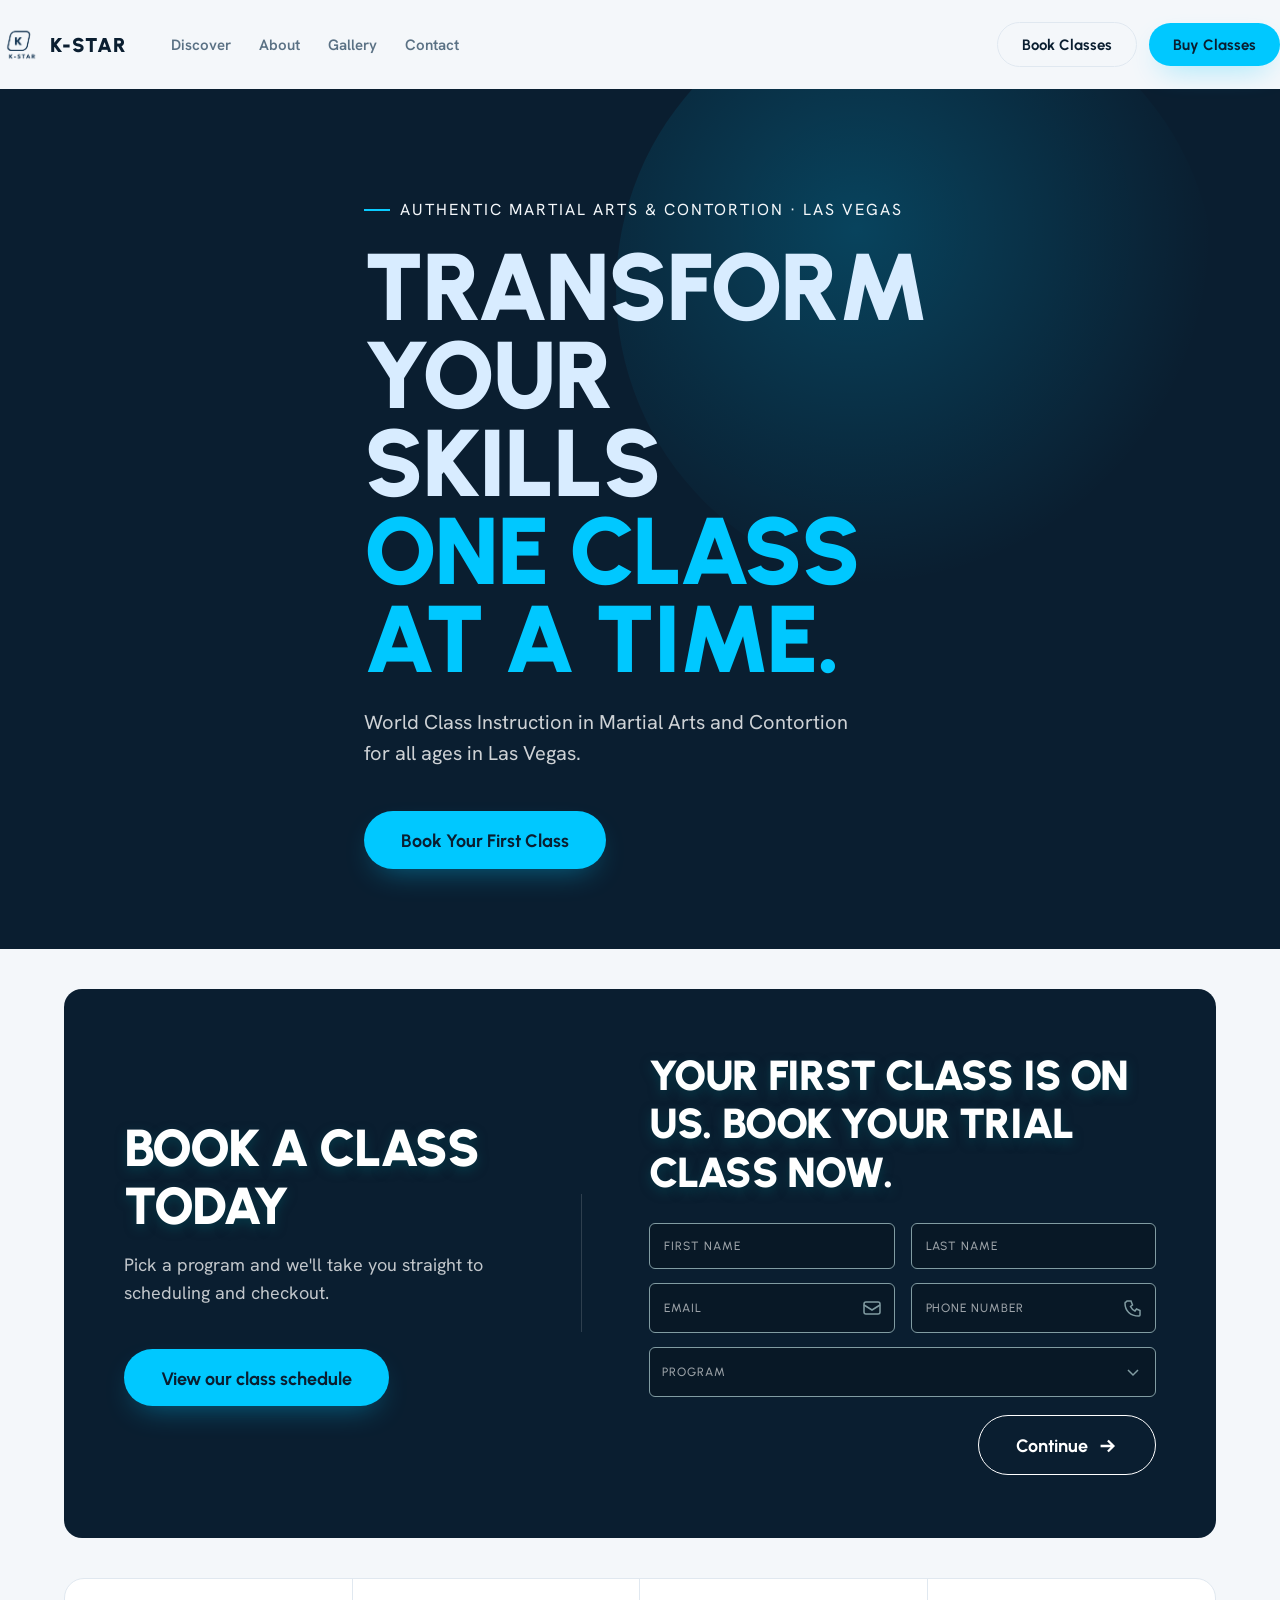
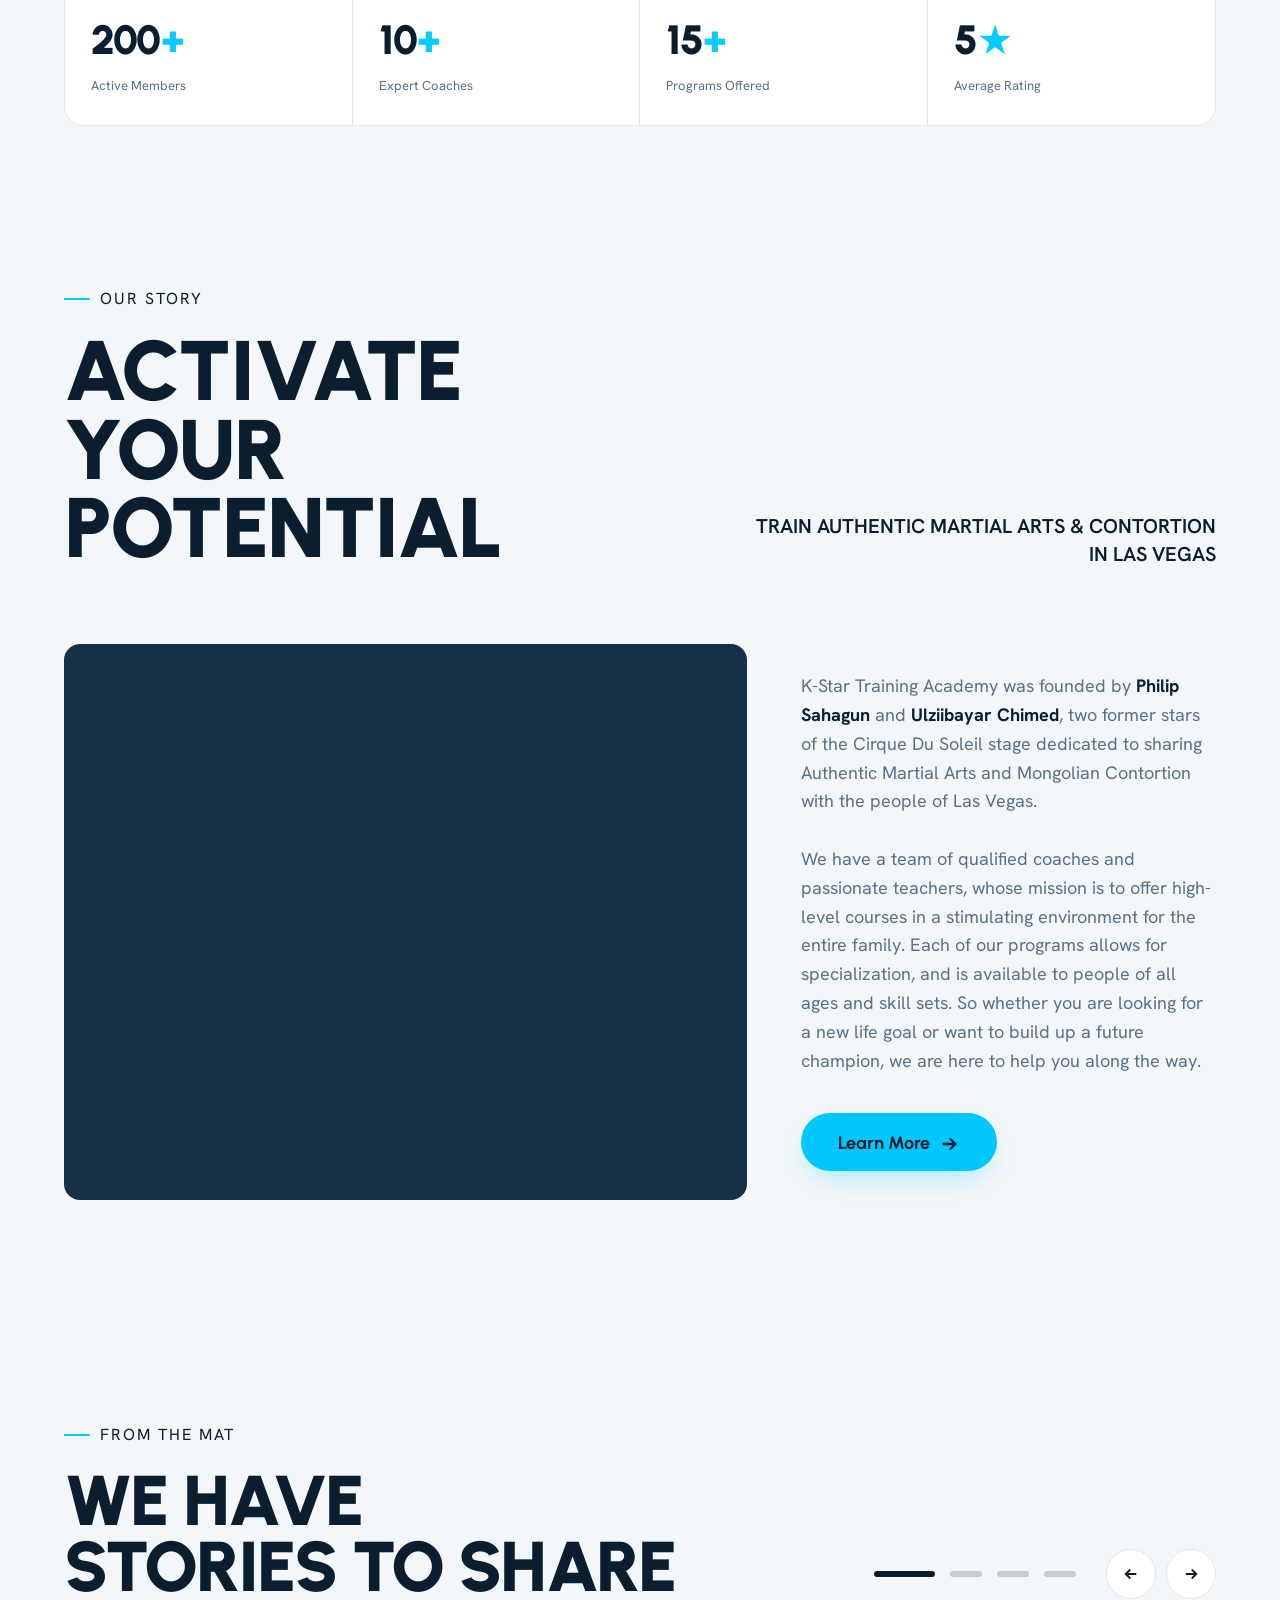
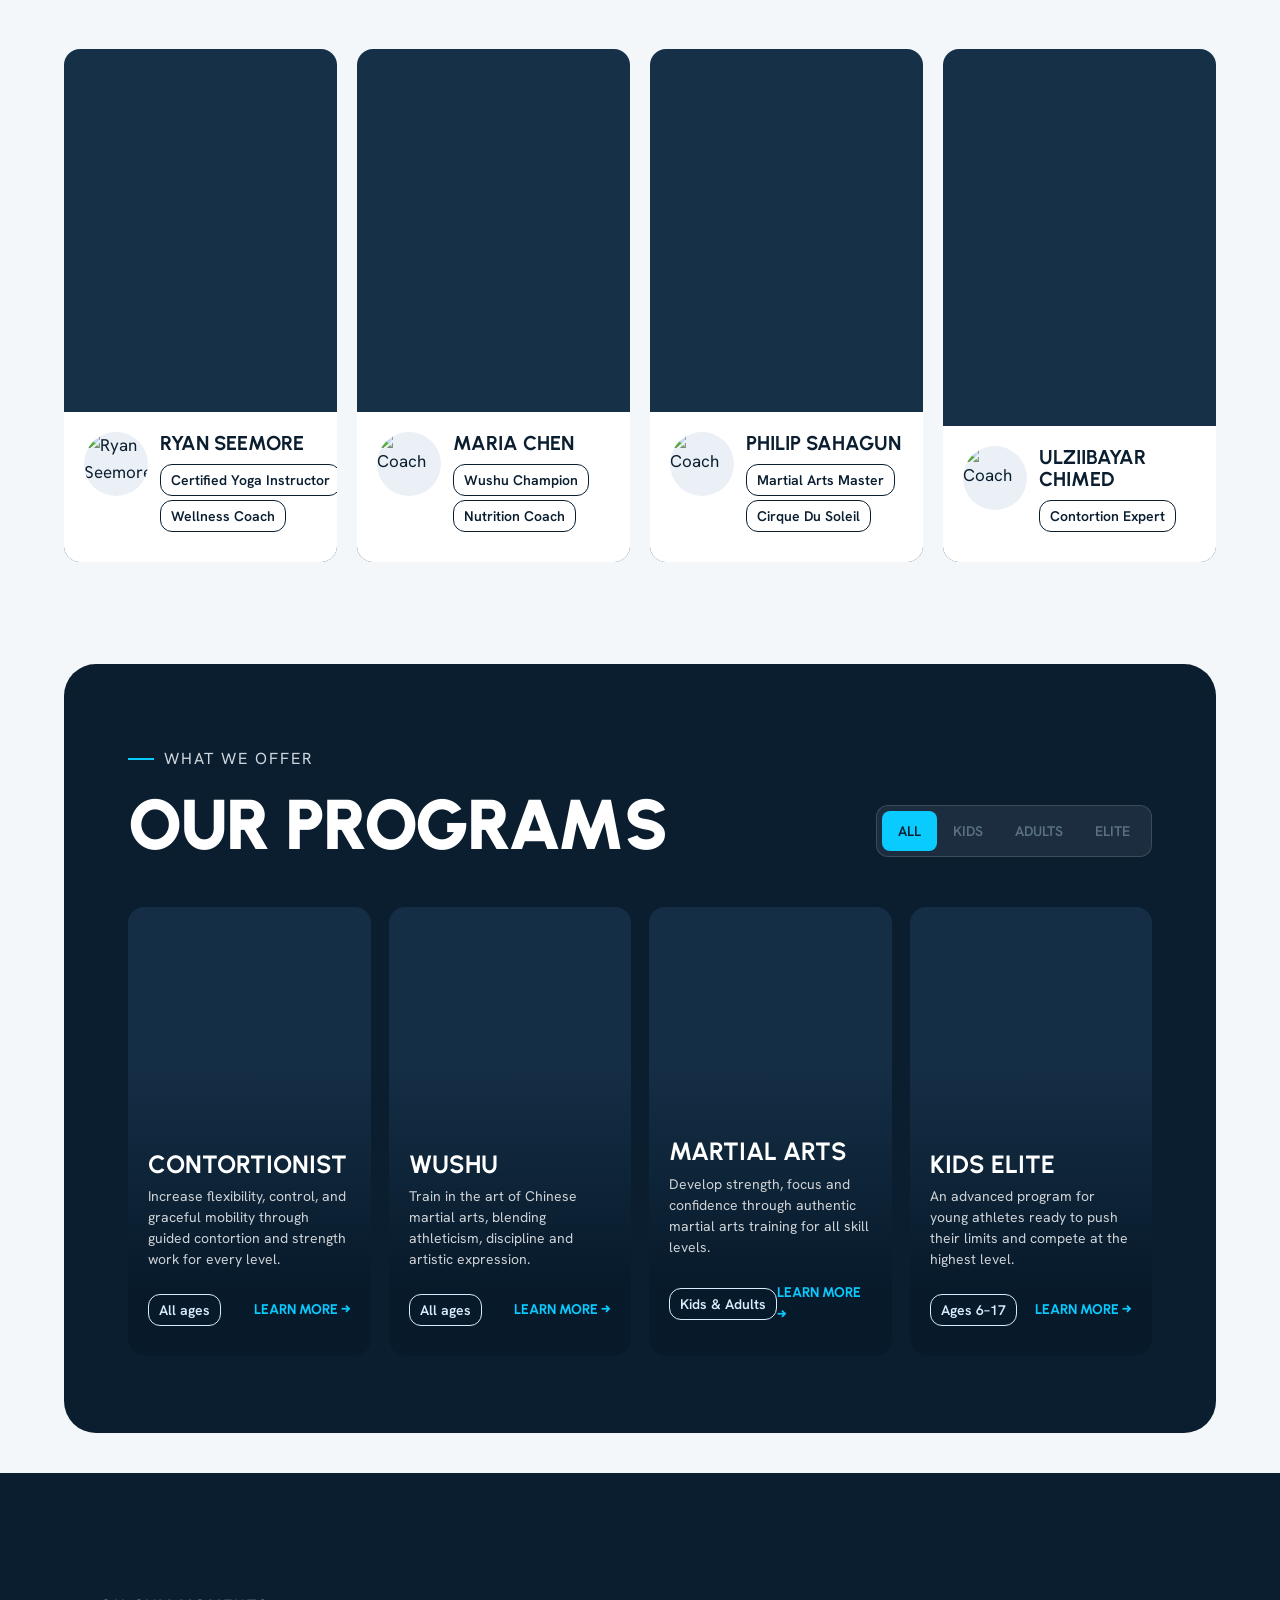
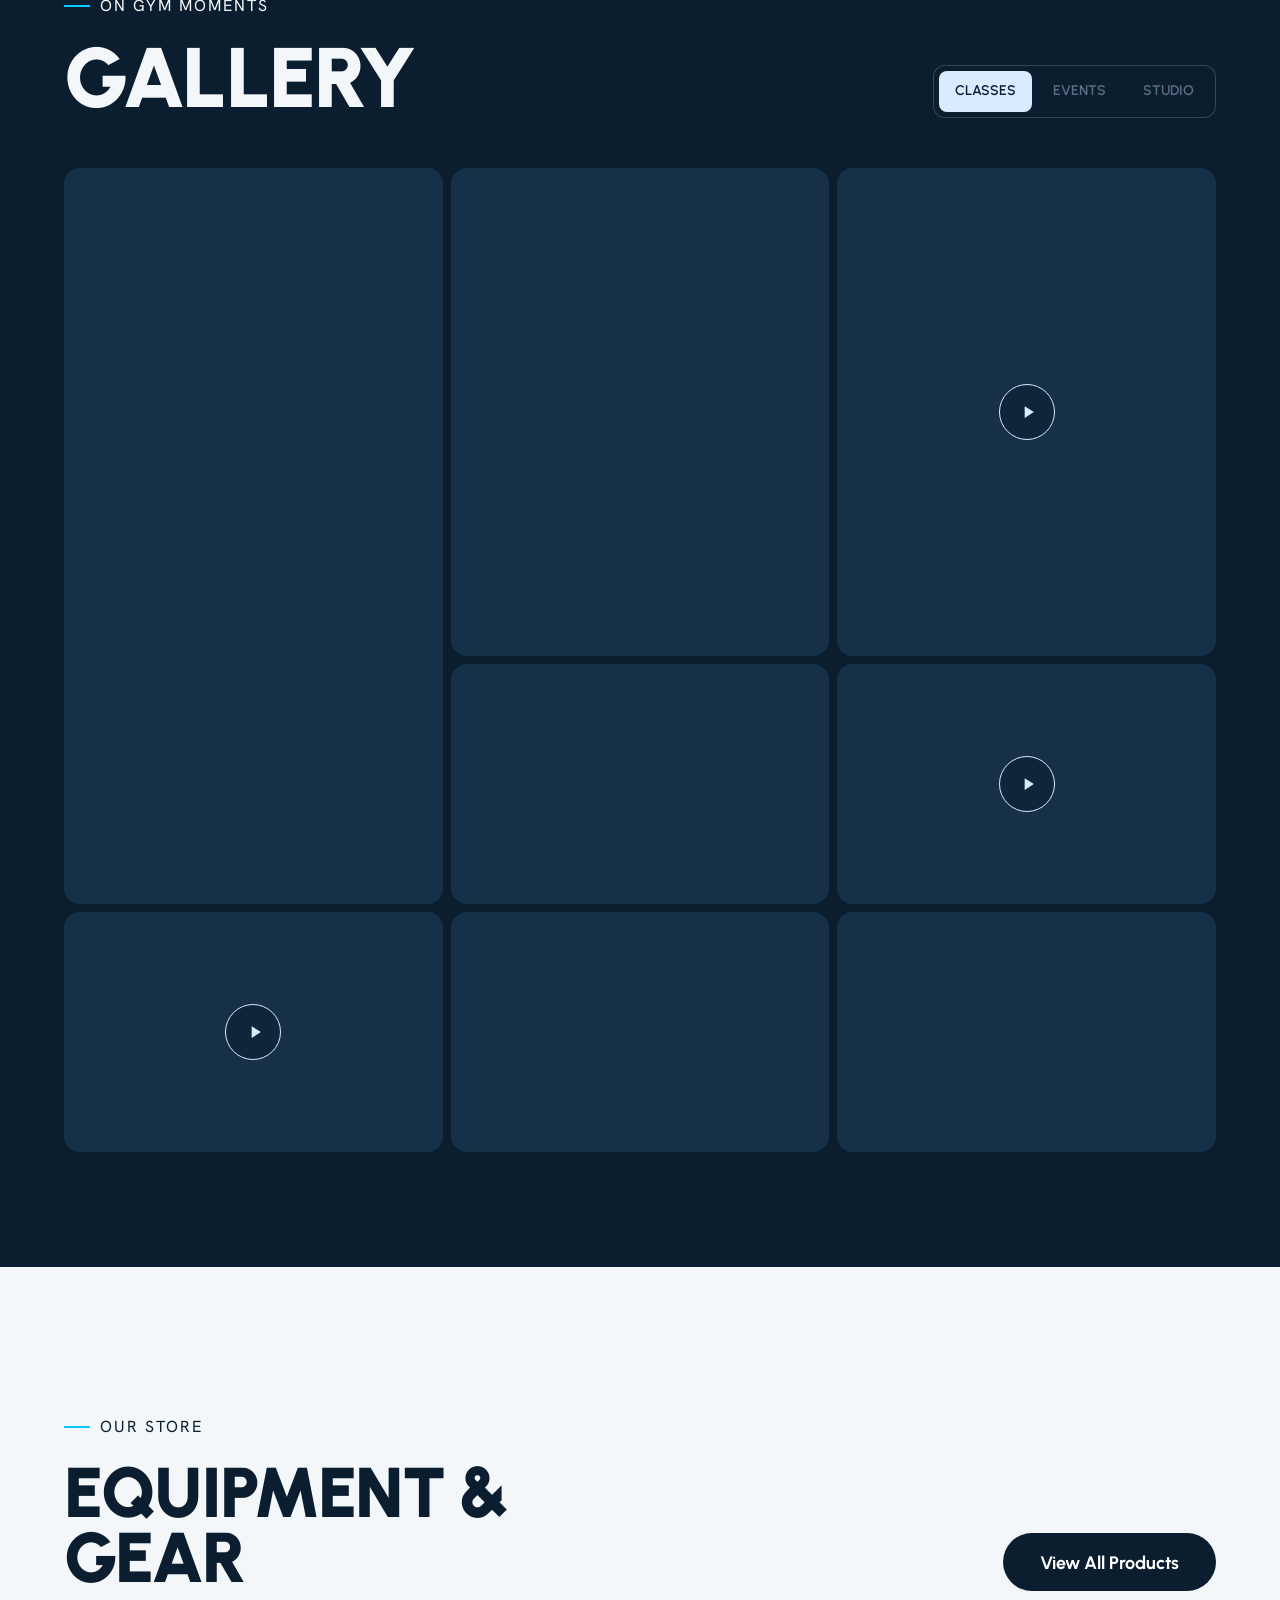
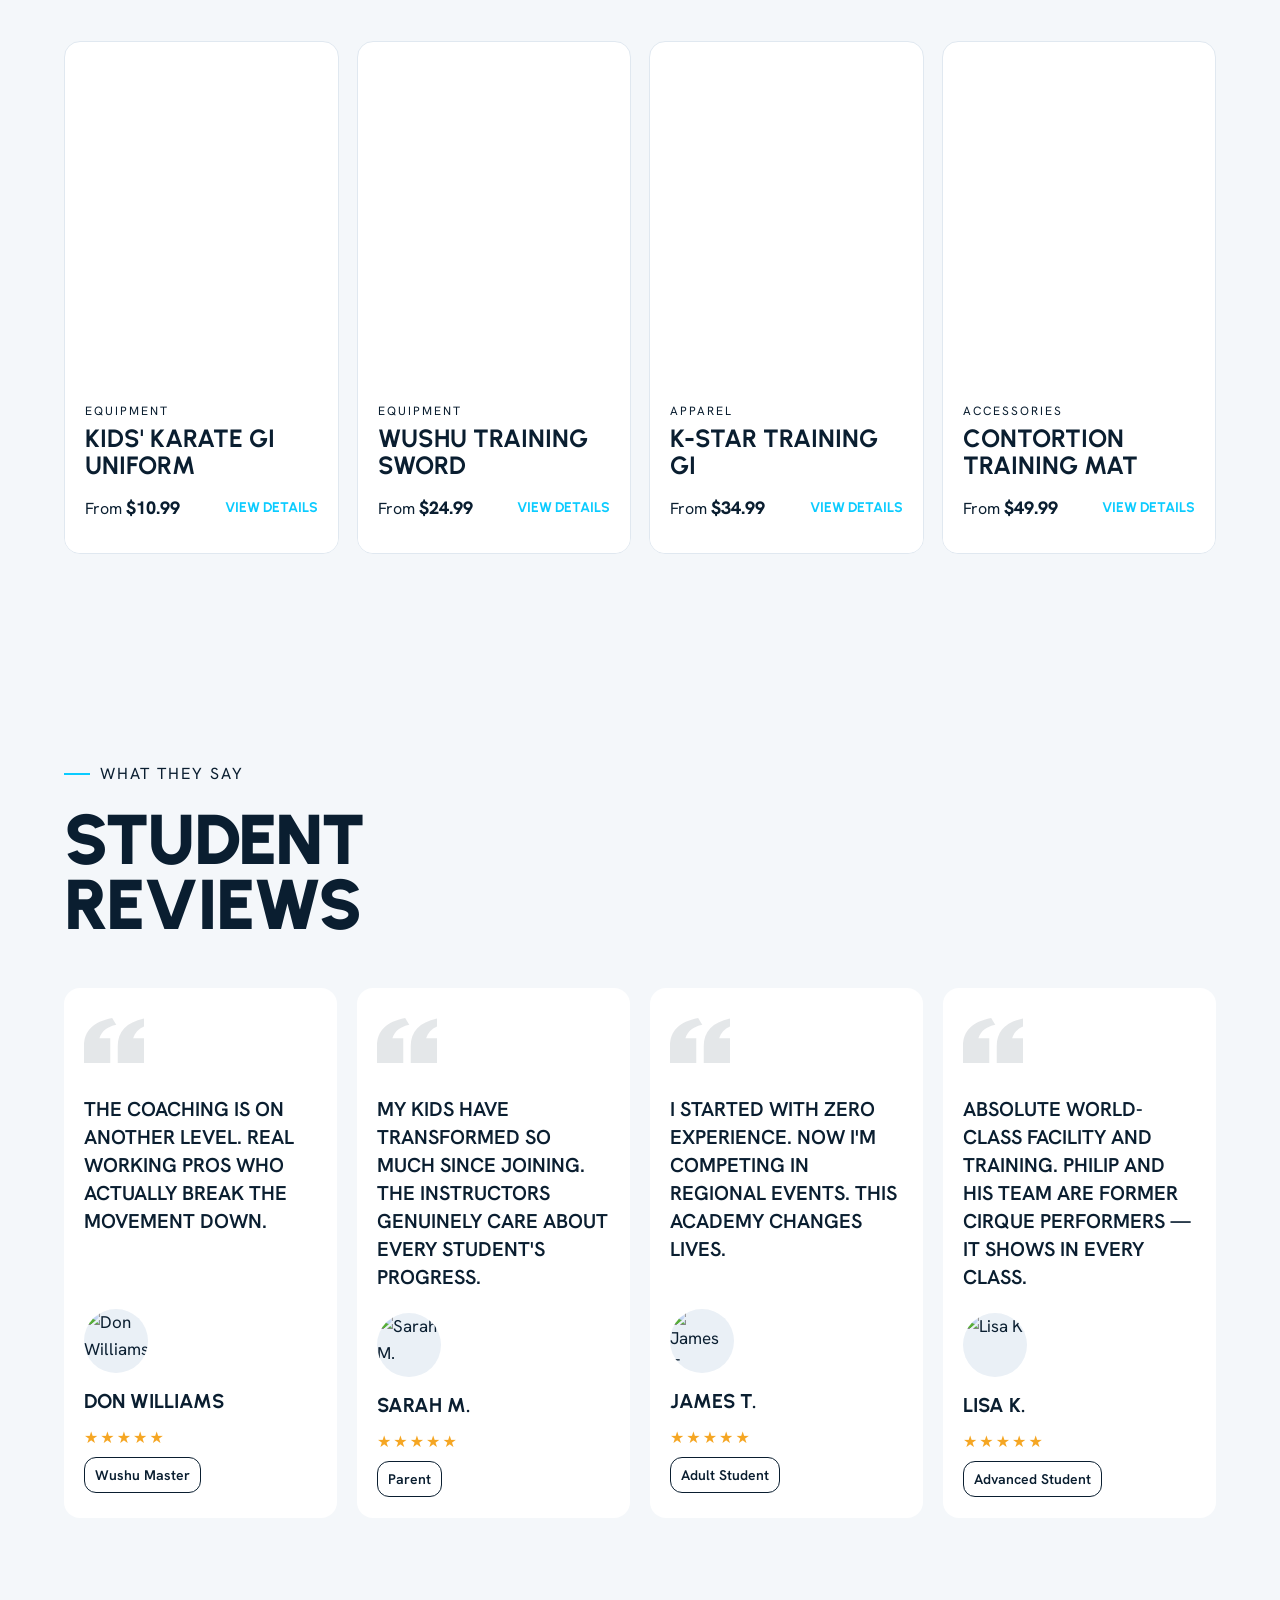
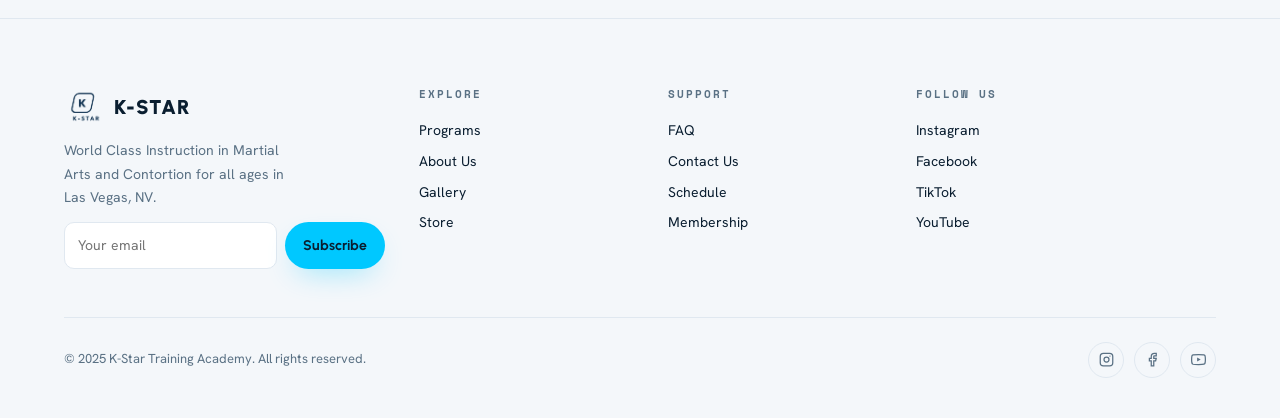
==== kstar/02-redesign.html @ fdf00370 "Add K-Star landing redesign (Figma v2) Implements the full Landing v2 Figma design (node 209-1328) a" ====
<!DOCTYPE html>
<html lang="en">
<head>
<meta charset="UTF-8">
<meta name="viewport" content="width=device-width, initial-scale=1.0">
<title>K-Star Training Academy</title>
<link rel="preconnect" href="https://fonts.googleapis.com">
<link rel="preconnect" href="https://fonts.gstatic.com" crossorigin>
<link href="https://fonts.googleapis.com/css2?family=Urbanist:wght@400;500;600;700;800;900&family=Hanken+Grotesk:wght@400;500;600;700&family=Space+Mono:wght@400;700&display=swap" rel="stylesheet">
<link rel="stylesheet" href="assets/tokens.css">
<style>
/* ─── DESIGN TOKENS ─── */
:root {
  --primary:    #0a1e30;
  --primary-mid:#163048;
  --primary-light:#d8ecff;
  --secondary:  #0acbff;
  --secondary-alt:#00c8ff;
  --bg:         #f4f7fa;
  --bg2:        #eaf0f6;
  --ink:        #0a1e30;
  --muted:      #5a7184;
  --white:      #ffffff;
  --line:       #e0e8f0;
  --card:       #ffffff;

  --font-head: 'Urbanist', system-ui, sans-serif;
  --font-body: 'Hanken Grotesk', system-ui, sans-serif;
  --font-mono: 'Space Mono', monospace;
  --pad: clamp(20px, 5vw, 72px);
  --wrap: 1360px;
}

*,*::before,*::after { box-sizing: border-box; }
html { -webkit-font-smoothing: antialiased; }
body { margin: 0; background: var(--bg); color: var(--ink); font-family: var(--font-body); font-size: 17px; line-height: 1.6; }
img { display: block; max-width: 100%; }
a { color: inherit; text-decoration: none; }
button { font: inherit; color: inherit; cursor: pointer; border: none; background: none; }
p { margin: 0; }
ul { margin: 0; padding: 0; list-style: none; }

.wrap { max-width: var(--wrap); margin: 0 auto; padding-inline: var(--pad); }

/* ─── EYEBROW ─── */
.eyebrow {
  display: inline-flex; align-items: center; gap: 10px;
  font-family: var(--font-body); font-size: 16px; font-weight: 400;
  letter-spacing: 2px; text-transform: uppercase; color: var(--ink);
}
.eyebrow::before { content: ""; width: 26px; height: 2px; background: var(--secondary); flex-shrink: 0; }
.eyebrow--light { color: #f4f7fa; }
.eyebrow--light::before { background: var(--secondary); }

/* ─── HEADINGS ─── */
h1,h2,h3,h4 { margin: 0; font-family: var(--font-head); font-weight: 900; line-height: 0.93; letter-spacing: -0.02em; text-transform: uppercase; }

/* ─── BUTTONS ─── */
.btn {
  display: inline-flex; align-items: center; justify-content: center; gap: 8px;
  font-family: var(--font-head); font-weight: 700; font-size: 18px;
  padding: 16px 37px 13px; border-radius: 100px; cursor: pointer;
  transition: transform .25s, box-shadow .25s, opacity .2s;
  white-space: nowrap; border: none;
}
.btn:hover { transform: translateY(-2px); }
.btn--cyan { background: var(--secondary-alt); color: var(--primary); box-shadow: 0 12px 30px -12px rgba(0,200,255,.45); }
.btn--cyan:hover { box-shadow: 0 18px 40px -12px rgba(0,200,255,.6); }
.btn--outline { background: transparent; color: #fff; border: 1.5px solid #fff; }
.btn--outline:hover { background: rgba(255,255,255,.08); }
.btn--dark { background: var(--primary); color: #fff; }

/* ─────────────────────────────────────────
   NAV / HEADER
───────────────────────────────────────── */
[data-header] {
  position: sticky; top: 0; z-index: 100;
  transition: background .3s, box-shadow .3s;
}
[data-header].is-stuck {
  background: rgba(244,247,250,.92);
  backdrop-filter: blur(14px);
  box-shadow: 0 1px 0 var(--line);
}
.nav {
  display: flex; align-items: center; gap: 28px;
  padding: 22px 0; transition: padding .3s;
}
[data-header].is-stuck .nav { padding: 12px 0; }

.brand { display: flex; align-items: center; gap: 11px; font-family: var(--font-head); font-weight: 900; font-size: 20px; letter-spacing: .04em; }
.brand img { height: 36px; width: auto; }

.nav__links { display: flex; gap: 28px; margin-left: 16px; }
.nav__links a { font-weight: 600; font-size: 15px; color: var(--muted); position: relative; padding: 4px 0; transition: color .2s; }
.nav__links a:hover { color: var(--ink); }
.nav__links a::after { content: ""; position: absolute; left: 0; bottom: -2px; height: 2px; width: 0; background: var(--secondary); transition: .25s; }
.nav__links a:hover::after { width: 100%; }

.nav__cta { margin-left: auto; display: flex; gap: 12px; align-items: center; }
.nav__cta .btn { font-size: 15px; padding: 10px 24px 9px; }
.nav__cta .btn--ghost { background: transparent; border: 1.5px solid var(--line); color: var(--ink); font-family: var(--font-head); font-weight: 700; border-radius: 100px; }
.nav__cta .btn--ghost:hover { border-color: var(--secondary); }

/* ─────────────────────────────────────────
   HERO
───────────────────────────────────────── */
.hero {
  background: var(--primary);
  position: relative;
  overflow: hidden;
  min-height: 860px;
  display: flex;
  flex-direction: column;
  justify-content: flex-end;
  padding-bottom: 80px;
}
.hero__bg {
  position: absolute; inset: 0;
  background: url('https://www.figma.com/api/mcp/asset/1cdeb691-576f-4261-9d66-05702be4a1ca') center/cover no-repeat;
  opacity: .18;
}
.hero__glow {
  position: absolute; width: 600px; height: 600px; border-radius: 50%;
  background: radial-gradient(circle at 40% 40%, rgba(0,200,255,.22), transparent 70%);
  top: -100px; right: 5%;
  pointer-events: none;
}
.hero__content {
  position: relative; z-index: 2;
  max-width: 680px;
  padding-top: 80px;
}
.hero h1 {
  font-size: clamp(56px, 7.4vw, 106px);
  letter-spacing: -2px;
  line-height: 0.93;
  color: var(--primary-light);
  margin-top: 20px;
}
.hero h1 .accent { color: var(--secondary-alt); }
.hero__sub {
  font-family: var(--font-body); font-size: 20px; font-weight: 400;
  color: rgba(255,255,255,.8); margin-top: 24px; line-height: 1.55;
}

/* ─────────────────────────────────────────
   BOOK A CLASS — CTA BAND
───────────────────────────────────────── */
.cta-band {
  background: var(--primary);
  border-radius: 18px;
  margin: 40px auto;
  max-width: calc(var(--wrap) + 2*var(--pad));
  padding: 63px 60px;
  position: relative;
  overflow: hidden;
}
.cta-band::before {
  content: "";
  position: absolute; inset: 0;
  background: url('https://www.figma.com/api/mcp/asset/1cdeb691-576f-4261-9d66-05702be4a1ca') center/cover no-repeat;
  opacity: .12;
}
.cta-band__inner {
  display: grid; grid-template-columns: 390px 1px 1fr; gap: 67px;
  align-items: center; position: relative; z-index: 1;
}
.cta-band__divider { background: rgba(255,255,255,.15); height: 138px; width: 1px; }
.cta-band__left h2 {
  font-size: 52px; color: #fff; line-height: 1.1;
  text-shadow: 0 4px 11px rgba(0,85,95,.5);
}
.cta-band__left p { font-size: 18px; color: rgba(255,255,255,.75); margin-top: 16px; line-height: 1.55; }
.cta-band__left .btn { margin-top: 42px; }

.cta-band__right h3 {
  font-size: 42px; color: #fff; line-height: 1.15;
  text-shadow: 0 4px 11px rgba(0,85,95,.5);
}

/* Form */
.trial-form { margin-top: 26px; display: flex; flex-direction: column; gap: 14px; }
.trial-form__row { display: grid; grid-template-columns: 1fr 1fr; gap: 16px; }
.tfield {
  background: rgba(0,0,0,.2); border: 1px solid #819ca2; border-radius: 6px;
  display: flex; align-items: center; gap: 8px;
  padding: 14px 12px;
}
.tfield input, .tfield select {
  background: transparent; border: none; outline: none; color: #fff;
  font: 500 12px/1 'Urbanist', sans-serif; letter-spacing: .08em; text-transform: uppercase;
  width: 100%;
}
.tfield input::placeholder { color: rgba(255,255,255,.6); }
.tfield select { appearance: none; color: rgba(255,255,255,.6); }
.tfield select option { background: var(--primary); color: #fff; }
.tfield svg { flex-shrink: 0; color: #819ca2; }

.trial-form__submit { display: flex; justify-content: flex-end; margin-top: 4px; }
.trial-form__submit .btn { font-size: 18px; display: flex; align-items: center; gap: 8px; }

/* ─────────────────────────────────────────
   STATS STRIP
───────────────────────────────────────── */
.stats {
  display: grid; grid-template-columns: repeat(4, 1fr);
  border: 1px solid var(--line); border-radius: 20px;
  overflow: hidden; background: var(--card);
  margin: 40px 0;
}
.stat { padding: 28px 26px; border-right: 1px solid var(--line); }
.stat:last-child { border-right: none; }
.stat__k {
  font-family: var(--font-head); font-weight: 900;
  font-size: clamp(28px, 3.2vw, 42px); letter-spacing: -.02em;
  color: var(--primary);
}
.stat__k .c { color: var(--secondary); }
.stat__t { font-size: 13px; color: var(--muted); margin-top: 4px; }

/* ─────────────────────────────────────────
   ABOUT / OUR STORY
───────────────────────────────────────── */
.about-section { padding: clamp(80px, 9vw, 130px) 0; }
.about-section__head { display: flex; justify-content: space-between; align-items: flex-end; gap: 40px; margin-bottom: 76px; }
.about-section__head .right { font-size: 20px; font-weight: 600; color: var(--primary); text-align: right; text-transform: uppercase; max-width: 480px; line-height: 1.4; }
.about-section__head h2 { font-size: clamp(40px, 6.6vw, 96px); letter-spacing: -1.8px; }

.about-grid { display: grid; grid-template-columns: 683px 1fr; gap: clamp(36px, 5vw, 54px); align-items: center; }
.about-img {
  border-radius: 16px; overflow: hidden; height: 556px;
  background: var(--primary-mid) url('https://www.figma.com/api/mcp/asset/4beeff11-70f1-41ac-9d77-8bbeebc3231e') center/cover no-repeat;
}
.about-body p {
  font-size: 18px; color: var(--muted); line-height: 1.6;
}
.about-body .btn { margin-top: 38px; }
.about-body strong { color: var(--ink); font-weight: 700; }

/* ─────────────────────────────────────────
   STORIES / COACHES
───────────────────────────────────────── */
.stories-section { padding: clamp(64px, 8vw, 120px) 0; }
.stories-head { display: flex; justify-content: space-between; align-items: flex-end; margin-bottom: 50px; }
.stories-head h2 { font-size: clamp(38px, 5.5vw, 96px); letter-spacing: -1.8px; margin-top: 20px; }
.stories-head__right { display: flex; align-items: center; gap: 30px; }
.stories-dots { display: flex; gap: 15px; align-items: center; }
.stories-dots__dot { height: 6px; border-radius: 100px; background: rgba(0,36,70,.2); transition: .3s; }
.stories-dots__dot.is-active { background: var(--primary); width: 61px; }
.stories-dots__dot:not(.is-active) { width: 32px; }
.carousel-btns { display: flex; gap: 10px; }
.carousel-btn {
  width: 50px; height: 50px; border-radius: 50%;
  border: 1.5px solid var(--line); background: var(--card);
  display: grid; place-items: center; cursor: pointer; transition: .2s;
  position: relative;
}
.carousel-btn:hover { border-color: var(--secondary); background: var(--secondary); color: var(--primary); }
.carousel-btn svg { width: 18px; height: 18px; }

.stories-track-wrap { overflow: hidden; }
.stories-track {
  display: flex; gap: 20px;
  transition: transform .5s cubic-bezier(.2,.7,.2,1);
}

.story-card {
  flex: 0 0 calc(25% - 15px);
  min-width: 0;
  border-radius: 16px; overflow: hidden;
  display: flex; flex-direction: column; justify-content: flex-end;
  height: 513px; position: relative;
  cursor: pointer;
}
.story-card__img {
  position: absolute; inset: 0;
  background: var(--primary-mid) center/cover no-repeat;
}
.story-card__body {
  position: relative; z-index: 2;
  background: #fff;
  display: flex; gap: 12px; align-items: flex-start;
  padding: 20px 20px 30px;
}
.story-card__avatar {
  width: 64px; height: 64px; border-radius: 50%;
  flex-shrink: 0; overflow: hidden;
  background: var(--bg2);
}
.story-card__avatar img { width: 100%; height: 100%; object-fit: cover; }
.story-card__name { font-family: var(--font-head); font-weight: 700; font-size: 20px; color: var(--primary); text-transform: uppercase; line-height: 1.1; }
.story-card__tags { display: flex; flex-wrap: wrap; gap: 4px; margin-top: 10px; }
.pill {
  border: 1px solid var(--primary); color: var(--primary);
  padding: 8px 10px; border-radius: 12px;
  font-family: var(--font-body); font-weight: 600; font-size: 14px;
  line-height: 1; white-space: nowrap;
}
.pill--light { border-color: var(--primary-light); color: var(--primary-light); }

/* ─────────────────────────────────────────
   PROGRAMS
───────────────────────────────────────── */
.programs-section {
  background: var(--primary);
  border-radius: 32px;
  padding: clamp(50px, 6vw, 90px) var(--pad);
  color: #fff;
}
.programs-head { display: flex; justify-content: space-between; align-items: flex-end; margin-bottom: 50px; }
.programs-head h2 { font-size: clamp(38px, 5.5vw, 80px); color: #fff; margin-top: 20px; }
.programs-head .eyebrow--light { color: rgba(244,247,250,.85); }

/* Segment tabs */
.seg { display: inline-flex; background: rgba(255,255,255,.07); border: 1px solid rgba(255,255,255,.14); border-radius: 12px; padding: 5px; }
.seg__btn { padding: 9px 16px; border-radius: 8px; font-weight: 600; font-size: 14px; color: #5a7184; transition: .2s; text-transform: uppercase; }
.seg__btn.is-active { background: var(--secondary); color: var(--primary); }
.seg__btn:hover:not(.is-active) { color: var(--primary-light); }

.pgrid { display: grid; grid-template-columns: repeat(4, 1fr); gap: 18px; margin-top: 36px; }

.prog-card {
  background: var(--primary-mid);
  border-radius: 16px; overflow: hidden;
  height: 449px; display: flex; flex-direction: column; justify-content: flex-end;
  cursor: pointer; transition: transform .35s; position: relative;
}
.prog-card:hover { transform: translateY(-6px); }
.prog-card__img { position: absolute; inset: 0; background: center/cover no-repeat; }
.prog-card__img::after { content: ""; position: absolute; inset: 0; background: linear-gradient(to top, rgba(6,24,40,.92) 15%, rgba(6,24,40,.08) 65%); }
.prog-card__body { position: relative; z-index: 2; padding: 20px 20px 30px; display: flex; flex-direction: column; gap: 24px; }
.prog-card__name { font-family: var(--font-head); font-weight: 700; font-size: 25px; color: #fff; text-transform: uppercase; line-height: 1.1; }
.prog-card__desc { font-size: 14px; color: rgba(255,255,255,.8); line-height: 1.5; margin-top: 8px; }
.prog-card__foot { display: flex; justify-content: space-between; align-items: center; }
.prog-card__learn { font-family: var(--font-head); font-weight: 700; font-size: 14px; color: var(--secondary); text-transform: uppercase; }

/* ─────────────────────────────────────────
   GALLERY
───────────────────────────────────────── */
.gallery-section {
  background: var(--primary);
  padding: clamp(80px, 9vw, 115px) 0 clamp(80px, 9vw, 115px);
  margin: 40px 0;
}
.gallery-head { display: flex; justify-content: space-between; align-items: flex-end; margin-bottom: 50px; }
.gallery-head h2 { font-size: clamp(50px, 6.6vw, 96px); letter-spacing: -1.8px; color: #f4f7fa; margin-top: 20px; }

.gallery-tabs-wrap { flex-shrink: 0; }
.gallery-tabs {
  background: var(--primary); border: 1px solid rgba(224,232,240,.2);
  border-radius: 12px; padding: 5px;
  display: inline-flex; gap: 5px;
}
.gallery-tab { padding: 9px 16px; border-radius: 8px; font-family: var(--font-head); font-weight: 600; font-size: 14px; color: #5a7184; text-transform: uppercase; transition: .2s; cursor: pointer; }
.gallery-tab.is-active { background: var(--primary-light); color: var(--primary); }
.gallery-tab:hover:not(.is-active) { color: var(--primary-light); }

.gallery-grid {
  display: grid;
  grid-template-columns: repeat(3, 1fr);
  grid-template-rows: 488px 240px 240px;
  gap: 8px;
}
.gal-cell {
  border-radius: 16px; overflow: hidden;
  background: var(--primary-mid) center/cover no-repeat;
  position: relative; cursor: pointer;
  transition: transform .3s;
}
.gal-cell:hover { transform: scale(1.01); }
.gal-cell--tall { grid-row: span 2; }
.gal-play {
  position: absolute; inset: 0; display: flex; align-items: center; justify-content: center;
}
.gal-play__btn {
  width: 56px; height: 56px; border-radius: 50%;
  background: rgba(10,30,48,.55); border: 1px solid var(--primary-light);
  display: flex; align-items: center; justify-content: center;
  color: var(--primary-light);
}
.gal-play__btn svg { width: 20px; height: 20px; margin-left: 3px; }

/* ─────────────────────────────────────────
   PRODUCTS
───────────────────────────────────────── */
.products-section { padding: clamp(64px, 8vw, 120px) 0; }
.products-head { display: flex; justify-content: space-between; align-items: flex-end; margin-bottom: 50px; }
.products-head h2 { font-size: clamp(38px, 5.5vw, 80px); letter-spacing: -1.8px; margin-top: 20px; }
.prod-grid { display: grid; grid-template-columns: repeat(4, 1fr); gap: 18px; }

.prod-card {
  border-radius: 16px; overflow: hidden;
  background: var(--card); border: 1px solid var(--line);
  display: flex; flex-direction: column; justify-content: flex-end;
  height: 513px; position: relative; cursor: pointer; transition: transform .3s, box-shadow .3s;
}
.prod-card:hover { transform: translateY(-5px); box-shadow: 0 24px 50px -24px rgba(8,43,74,.3); }
.prod-card__img { position: absolute; inset: 0; background: center/cover no-repeat; }
.prod-card__body { position: relative; z-index: 2; background: #fff; padding: 20px 20px 30px; }
.prod-card__cat { font-family: var(--font-body); font-size: 12px; font-weight: 400; letter-spacing: 2px; text-transform: uppercase; color: var(--primary); }
.prod-card__name { font-family: var(--font-head); font-weight: 700; font-size: 25px; color: var(--primary); text-transform: uppercase; line-height: 1.1; margin-top: 4px; }
.prod-card__foot { display: flex; justify-content: space-between; align-items: center; margin-top: 14px; }
.prod-card__price { font-family: var(--font-body); font-size: 16px; color: var(--primary); }
.prod-card__price strong { font-size: 18px; font-weight: 800; }
.prod-card__link { font-family: var(--font-head); font-weight: 700; font-size: 14px; color: var(--secondary); text-transform: uppercase; }

/* ─────────────────────────────────────────
   REVIEWS
───────────────────────────────────────── */
.reviews-section { padding: clamp(64px, 8vw, 100px) 0; }
.reviews-head { margin-bottom: 50px; }
.reviews-head h2 { font-size: clamp(38px, 5.5vw, 80px); letter-spacing: -1.8px; margin-top: 20px; }
.rev-grid { display: grid; grid-template-columns: repeat(4, 1fr); gap: 20px; }

.rev-card {
  background: var(--card); border-radius: 16px; overflow: hidden;
  padding: 30px 20px; height: 530px; display: flex; flex-direction: column; justify-content: space-between;
}
.rev-card__quote-mark { width: 60px; margin-bottom: 24px; opacity: .7; }
.rev-card__text {
  font-family: var(--font-body); font-weight: 600; font-size: 20px;
  color: var(--primary); text-transform: uppercase; line-height: 1.4; flex: 1;
}
.rev-card__person { margin-top: 22px; }
.rev-card__avatar { width: 64px; height: 64px; border-radius: 50%; background: var(--bg2); overflow: hidden; margin-bottom: 12px; }
.rev-card__avatar img { width: 100%; height: 100%; object-fit: cover; }
.rev-card__name { font-family: var(--font-head); font-weight: 700; font-size: 20px; text-transform: uppercase; color: var(--primary); }
.rev-card__stars { color: #f5a623; font-size: 16px; letter-spacing: 2px; margin-top: 8px; }
.rev-card__tag { margin-top: 10px; }

/* ─────────────────────────────────────────
   FOOTER
───────────────────────────────────────── */
.footer-section { padding: 70px 0 40px; border-top: 1px solid var(--line); }
.foot-grid { display: grid; grid-template-columns: 1.5fr 1fr 1fr 1.4fr; gap: 34px; }
.foot-brand .brand { margin-bottom: 14px; }
.foot-brand p { font-size: 14px; color: var(--muted); max-width: 30ch; line-height: 1.7; }
.foot-col h4 {
  font-family: var(--font-mono); font-size: 11px; letter-spacing: .18em;
  text-transform: uppercase; color: var(--muted); margin: 0 0 16px;
}
.foot-col a { display: block; font-size: 14px; color: var(--ink); line-height: 2.2; }
.foot-col a:hover { color: var(--secondary); }
.foot-bottom {
  display: flex; justify-content: space-between; align-items: center;
  margin-top: 48px; padding-top: 24px; border-top: 1px solid var(--line);
  color: var(--muted); font-size: 13px; flex-wrap: wrap; gap: 16px;
}
.socials { display: flex; gap: 10px; }
.socials a {
  width: 36px; height: 36px; border-radius: 50%;
  border: 1px solid var(--line); display: grid; place-items: center; transition: .2s;
}
.socials a:hover { border-color: var(--secondary); background: var(--secondary); color: var(--primary); }
.socials svg { width: 15px; height: 15px; }

/* sub-newsletter */
.sub-form { display: flex; gap: 8px; margin-top: 12px; }
.sub-form input {
  flex: 1; border: 1px solid var(--line); border-radius: 10px;
  padding: 11px 13px; font: inherit; font-size: 14px;
}
.sub-form input:focus { outline: none; border-color: var(--secondary); }
.sub-form .btn { font-size: 14px; padding: 11px 18px 10px; }

/* ─────────────────────────────────────────
   SCROLL REVEAL
───────────────────────────────────────── */
[data-reveal] { opacity: 0; transform: translateY(22px); transition: opacity .7s cubic-bezier(.2,.7,.2,1), transform .7s cubic-bezier(.2,.7,.2,1); }
[data-reveal].is-in { opacity: 1; transform: none; }
@media (prefers-reduced-motion: reduce) { [data-reveal] { opacity: 1 !important; transform: none !important; transition: none; } }

/* ─────────────────────────────────────────
   RESPONSIVE
───────────────────────────────────────── */
@media (max-width: 1100px) {
  .about-grid { grid-template-columns: 1fr 1fr; }
  .about-img { height: 420px; }
  .cta-band__inner { grid-template-columns: 1fr 1px 1fr; }
  .pgrid { grid-template-columns: repeat(2, 1fr); }
  .gallery-grid { grid-template-rows: 360px 200px 200px; }
}
@media (max-width: 860px) {
  .nav__links { display: none; }
  .cta-band__inner { grid-template-columns: 1fr; gap: 40px; }
  .cta-band__divider { display: none; }
  .about-grid { grid-template-columns: 1fr; }
  .about-section__head { flex-direction: column; align-items: flex-start; }
  .prod-grid, .rev-grid { grid-template-columns: repeat(2, 1fr); }
  .stats { grid-template-columns: repeat(2, 1fr); }
  .stat:nth-child(2) { border-right: none; }
  .foot-grid { grid-template-columns: 1fr 1fr; }
  .gallery-grid { grid-template-columns: 1fr 1fr; grid-template-rows: auto; }
  .gal-cell--tall { grid-row: span 1; }
  .programs-head { flex-direction: column; align-items: flex-start; gap: 24px; }
}
@media (max-width: 560px) {
  .prod-grid, .rev-grid, .pgrid { grid-template-columns: 1fr; }
  .stats { grid-template-columns: 1fr; }
  .stat { border-right: none; border-bottom: 1px solid var(--line); }
  .foot-grid { grid-template-columns: 1fr; }
  .gallery-grid { grid-template-columns: 1fr; }
  .trial-form__row { grid-template-columns: 1fr; }
  .nav__cta .btn--ghost { display: none; }
}
</style>
</head>
<body>

<!-- ══════════════════════════════════════
     NAV / HEADER
══════════════════════════════════════ -->
<header data-header>
  <div class="wrap nav">
    <a class="brand" href="#">
      <img src="assets/logo-navy.png" alt="K-Star logo">
      <span>K-STAR</span>
    </a>
    <nav class="nav__links">
      <a href="#programs">Discover</a>
      <a href="#about">About</a>
      <a href="#gallery">Gallery</a>
      <a href="#contact">Contact</a>
    </nav>
    <div class="nav__cta">
      <a class="btn btn--ghost" href="#book">Book Classes</a>
      <a class="btn btn--cyan" href="#products">Buy Classes</a>
    </div>
  </div>
</header>

<!-- ══════════════════════════════════════
     HERO
══════════════════════════════════════ -->
<section class="hero" id="hero">
  <div class="hero__bg"></div>
  <div class="hero__glow"></div>
  <div class="wrap hero__content" data-reveal>
    <span class="eyebrow eyebrow--light">Authentic Martial Arts &amp; Contortion · Las Vegas</span>
    <h1>Transform<br>your skills<br><span class="accent">one class<br>at a time.</span></h1>
    <p class="hero__sub">World Class Instruction in Martial Arts and Contortion<br>for all ages in Las Vegas.</p>
    <a class="btn btn--cyan" href="#book" style="margin-top: 42px;">Book Your First Class</a>
  </div>
</section>

<!-- ══════════════════════════════════════
     BOOK A CLASS — CTA BAND
══════════════════════════════════════ -->
<div class="wrap" id="book">
  <div class="cta-band" data-reveal>
    <div class="cta-band__inner">

      <!-- Left: headline + view schedule -->
      <div class="cta-band__left">
        <h2>Book a Class Today</h2>
        <p>Pick a program and we'll take you straight to scheduling and checkout.</p>
        <a class="btn btn--cyan" href="#programs">View our class schedule</a>
      </div>

      <div class="cta-band__divider"></div>

      <!-- Right: form -->
      <div class="cta-band__right">
        <h3>Your first class is on us. Book your trial class NOW.</h3>
        <form class="trial-form" onsubmit="handleBooking(event)">
          <div class="trial-form__row">
            <div class="tfield">
              <input type="text" placeholder="First Name" required>
            </div>
            <div class="tfield">
              <input type="text" placeholder="Last Name" required>
            </div>
          </div>
          <div class="trial-form__row">
            <div class="tfield">
              <input type="email" placeholder="Email" required>
              <svg width="20" height="20" viewBox="0 0 20 20" fill="none" stroke="currentColor" stroke-width="1.5"><rect x="2" y="4" width="16" height="12" rx="2"/><path d="M2 7l8 5 8-5"/></svg>
            </div>
            <div class="tfield">
              <input type="tel" placeholder="Phone Number">
              <svg width="20" height="20" viewBox="0 0 20 20" fill="none" stroke="currentColor" stroke-width="1.5"><path d="M4 3h4l1.5 4-2 1.5c.96 2.06 2.44 3.54 4.5 4.5L13.5 11 17 12.5V17a1 1 0 01-1 1C7.163 18 2 12.837 2 5a1 1 0 011-1z"/></svg>
            </div>
          </div>
          <div class="tfield">
            <select>
              <option value="" disabled selected>Program</option>
              <option>Martial Arts</option>
              <option>Contortion</option>
              <option>Wushu</option>
              <option>Kids Classes</option>
              <option>Adult Classes</option>
            </select>
            <svg width="20" height="20" viewBox="0 0 20 20" fill="none" stroke="currentColor" stroke-width="1.5"><path d="M5 8l5 5 5-5"/></svg>
          </div>
          <div class="trial-form__submit">
            <button type="submit" class="btn btn--outline">
              Continue
              <svg width="22" height="22" viewBox="0 0 24 24" fill="none" stroke="currentColor" stroke-width="2.5"><path d="M5 12h14M13 6l6 6-6 6"/></svg>
            </button>
          </div>
        </form>
      </div>

    </div>
  </div>
</div>

<!-- ══════════════════════════════════════
     STATS STRIP
══════════════════════════════════════ -->
<div class="wrap" data-reveal>
  <div class="stats">
    <div class="stat">
      <div class="stat__k">200<span class="c">+</span></div>
      <div class="stat__t">Active Members</div>
    </div>
    <div class="stat">
      <div class="stat__k">10<span class="c">+</span></div>
      <div class="stat__t">Expert Coaches</div>
    </div>
    <div class="stat">
      <div class="stat__k">15<span class="c">+</span></div>
      <div class="stat__t">Programs Offered</div>
    </div>
    <div class="stat">
      <div class="stat__k">5<span class="c">★</span></div>
      <div class="stat__t">Average Rating</div>
    </div>
  </div>
</div>

<!-- ══════════════════════════════════════
     ABOUT / ACTIVATE YOUR POTENTIAL
══════════════════════════════════════ -->
<section class="about-section" id="about">
  <div class="wrap">
    <div class="about-section__head" data-reveal>
      <div>
        <span class="eyebrow">Our Story</span>
        <h2 style="margin-top:20px">Activate Your<br>Potential</h2>
      </div>
      <p class="right">Train authentic Martial Arts &amp; Contortion in Las Vegas</p>
    </div>
    <div class="about-grid" data-reveal>
      <div class="about-img"></div>
      <div class="about-body">
        <p>
          K-Star Training Academy was founded by <strong>Philip Sahagun</strong> and <strong>Ulziibayar Chimed</strong>, two former stars of the Cirque Du Soleil stage dedicated to sharing Authentic Martial Arts and Mongolian Contortion with the people of Las Vegas.
          <br><br>
          We have a team of qualified coaches and passionate teachers, whose mission is to offer high-level courses in a stimulating environment for the entire family. Each of our programs allows for specialization, and is available to people of all ages and skill sets. So whether you are looking for a new life goal or want to build up a future champion, we are here to help you along the way.
        </p>
        <a class="btn btn--cyan" href="#programs" style="margin-top: 38px;">
          Learn More
          <svg width="22" height="22" viewBox="0 0 24 24" fill="none" stroke="currentColor" stroke-width="2.5"><path d="M5 12h14M13 6l6 6-6 6"/></svg>
        </a>
      </div>
    </div>
  </div>
</section>

<!-- ══════════════════════════════════════
     STORIES / COACHES CAROUSEL
══════════════════════════════════════ -->
<section class="stories-section">
  <div class="wrap">
    <div class="stories-head" data-reveal>
      <div>
        <span class="eyebrow">From the mat</span>
        <h2>We have<br>stories to share</h2>
      </div>
      <div class="stories-head__right">
        <div class="stories-dots">
          <div class="stories-dots__dot is-active"></div>
          <div class="stories-dots__dot"></div>
          <div class="stories-dots__dot"></div>
          <div class="stories-dots__dot"></div>
        </div>
        <div class="carousel-btns">
          <button class="carousel-btn" id="storiesPrev" aria-label="Previous">
            <svg viewBox="0 0 24 24" fill="none" stroke="currentColor" stroke-width="2.5"><path d="M19 12H5M11 6l-6 6 6 6"/></svg>
          </button>
          <button class="carousel-btn" id="storiesNext" aria-label="Next">
            <svg viewBox="0 0 24 24" fill="none" stroke="currentColor" stroke-width="2.5"><path d="M5 12h14M13 6l6 6-6 6"/></svg>
          </button>
        </div>
      </div>
    </div>

    <div class="stories-track-wrap">
      <div class="stories-track" id="storiesTrack">

        <!-- Coach 1 -->
        <div class="story-card">
          <div class="story-card__img" style="background-image:url('https://www.figma.com/api/mcp/asset/f8d00006-3b3f-4d85-ad34-9b66bbf9b3ee')"></div>
          <div class="story-card__body">
            <div class="story-card__avatar">
              <img src="https://www.figma.com/api/mcp/asset/7d96eddb-e6f7-42d1-b883-e4a45dd3a203" alt="Ryan Seemore">
            </div>
            <div>
              <div class="story-card__name">Ryan Seemore</div>
              <div class="story-card__tags">
                <span class="pill">Certified Yoga Instructor</span>
                <span class="pill">Wellness Coach</span>
              </div>
            </div>
          </div>
        </div>

        <!-- Coach 2 -->
        <div class="story-card">
          <div class="story-card__img" style="background-image:url('https://www.figma.com/api/mcp/asset/adbe369b-63c9-474a-bdb6-c4ca0d664db5')"></div>
          <div class="story-card__body">
            <div class="story-card__avatar">
              <img src="https://www.figma.com/api/mcp/asset/b053d93d-25c9-4021-8a26-296d7ca8d3ca" alt="Coach">
            </div>
            <div>
              <div class="story-card__name">Maria Chen</div>
              <div class="story-card__tags">
                <span class="pill">Wushu Champion</span>
                <span class="pill">Nutrition Coach</span>
              </div>
            </div>
          </div>
        </div>

        <!-- Coach 3 -->
        <div class="story-card">
          <div class="story-card__img" style="background-image:url('https://www.figma.com/api/mcp/asset/f85f2027-9c7b-4dc0-8ce0-71ce1a31acd8')"></div>
          <div class="story-card__body">
            <div class="story-card__avatar">
              <img src="https://www.figma.com/api/mcp/asset/7351d17d-954b-4acf-a481-1252cde97dc1" alt="Coach">
            </div>
            <div>
              <div class="story-card__name">Philip Sahagun</div>
              <div class="story-card__tags">
                <span class="pill">Martial Arts Master</span>
                <span class="pill">Cirque Du Soleil</span>
              </div>
            </div>
          </div>
        </div>

        <!-- Coach 4 -->
        <div class="story-card">
          <div class="story-card__img" style="background-image:url('https://www.figma.com/api/mcp/asset/69c2137e-20fd-4d55-b961-208bed9db3f7')"></div>
          <div class="story-card__body">
            <div class="story-card__avatar">
              <img src="https://www.figma.com/api/mcp/asset/285f3078-fc9f-4776-a0ee-e80d7eafaef0" alt="Coach">
            </div>
            <div>
              <div class="story-card__name">Ulziibayar Chimed</div>
              <div class="story-card__tags">
                <span class="pill">Contortion Expert</span>
              </div>
            </div>
          </div>
        </div>

      </div>
    </div>
  </div>
</section>

<!-- ══════════════════════════════════════
     PROGRAMS
══════════════════════════════════════ -->
<section id="programs">
  <div class="wrap">
    <div class="programs-section" data-reveal>

      <div class="programs-head">
        <div>
          <span class="eyebrow eyebrow--light">What We Offer</span>
          <h2>Our Programs</h2>
        </div>
        <div class="seg" role="tablist">
          <button class="seg__btn is-active" data-prog="all">All</button>
          <button class="seg__btn" data-prog="kids">Kids</button>
          <button class="seg__btn" data-prog="adults">Adults</button>
          <button class="seg__btn" data-prog="elite">Elite</button>
        </div>
      </div>

      <div class="pgrid" id="progGrid">

        <div class="prog-card">
          <div class="prog-card__img" style="background-image:url('https://www.figma.com/api/mcp/asset/f7fbaeb4-40dc-420f-878f-99d186f68b28')"></div>
          <div class="prog-card__body">
            <div>
              <div class="prog-card__name">Contortionist</div>
              <div class="prog-card__desc">Increase flexibility, control, and graceful mobility through guided contortion and strength work for every level.</div>
            </div>
            <div class="prog-card__foot">
              <span class="pill pill--light">All ages</span>
              <span class="prog-card__learn">Learn More →</span>
            </div>
          </div>
        </div>

        <div class="prog-card">
          <div class="prog-card__img" style="background-image:url('https://www.figma.com/api/mcp/asset/8fa95643-826c-4c9e-8928-72ebc0a3c817')"></div>
          <div class="prog-card__body">
            <div>
              <div class="prog-card__name">Wushu</div>
              <div class="prog-card__desc">Train in the art of Chinese martial arts, blending athleticism, discipline and artistic expression.</div>
            </div>
            <div class="prog-card__foot">
              <span class="pill pill--light">All ages</span>
              <span class="prog-card__learn">Learn More →</span>
            </div>
          </div>
        </div>

        <div class="prog-card">
          <div class="prog-card__img" style="background-image:url('https://www.figma.com/api/mcp/asset/fd818a17-088c-4b92-a871-8cebf9be6c1e')"></div>
          <div class="prog-card__body">
            <div>
              <div class="prog-card__name">Martial Arts</div>
              <div class="prog-card__desc">Develop strength, focus and confidence through authentic martial arts training for all skill levels.</div>
            </div>
            <div class="prog-card__foot">
              <span class="pill pill--light">Kids &amp; Adults</span>
              <span class="prog-card__learn">Learn More →</span>
            </div>
          </div>
        </div>

        <div class="prog-card">
          <div class="prog-card__img" style="background-image:url('https://www.figma.com/api/mcp/asset/4e939f97-c51a-481c-8020-f0eee24c59d4')"></div>
          <div class="prog-card__body">
            <div>
              <div class="prog-card__name">Kids Elite</div>
              <div class="prog-card__desc">An advanced program for young athletes ready to push their limits and compete at the highest level.</div>
            </div>
            <div class="prog-card__foot">
              <span class="pill pill--light">Ages 6–17</span>
              <span class="prog-card__learn">Learn More →</span>
            </div>
          </div>
        </div>

      </div>
    </div>
  </div>
</section>

<!-- ══════════════════════════════════════
     GALLERY
══════════════════════════════════════ -->
<section class="gallery-section" id="gallery">
  <div class="wrap">
    <div class="gallery-head" data-reveal>
      <div>
        <span class="eyebrow eyebrow--light">On Gym Moments</span>
        <h2>Gallery</h2>
      </div>
      <div class="gallery-tabs-wrap">
        <div class="gallery-tabs" role="tablist">
          <button class="gallery-tab is-active" data-tab="classes">Classes</button>
          <button class="gallery-tab" data-tab="events">Events</button>
          <button class="gallery-tab" data-tab="studio">Studio</button>
        </div>
      </div>
    </div>

    <div class="gallery-grid" id="galleryGrid" data-reveal>
      <div class="gal-cell gal-cell--tall" style="background-image:url('https://www.figma.com/api/mcp/asset/e6c0a61c-56c1-405d-9336-f445260b81b0')"></div>
      <div class="gal-cell" style="background-image:url('https://www.figma.com/api/mcp/asset/0ddae4cb-9ad1-4ba4-b42f-929ac549823f')"></div>
      <div class="gal-cell" style="background-image:url('https://www.figma.com/api/mcp/asset/e8490efd-f94a-41e2-896d-6bd2381ec827')">
        <div class="gal-play">
          <div class="gal-play__btn">
            <svg viewBox="0 0 24 24" fill="currentColor"><path d="M8 5.14v14l11-7-11-7z"/></svg>
          </div>
        </div>
      </div>
      <div class="gal-cell" style="background-image:url('https://www.figma.com/api/mcp/asset/52466e7c-cba6-46a6-9785-bfa55aa81542')"></div>
      <div class="gal-cell" style="background-image:url('https://www.figma.com/api/mcp/asset/e92f549e-f490-42df-8be7-a591c0cb6c2d')">
        <div class="gal-play">
          <div class="gal-play__btn">
            <svg viewBox="0 0 24 24" fill="currentColor"><path d="M8 5.14v14l11-7-11-7z"/></svg>
          </div>
        </div>
      </div>
      <div class="gal-cell" style="background-image:url('https://www.figma.com/api/mcp/asset/3e1768e9-6017-4044-9ed7-0d7dc90813e8')">
        <div class="gal-play">
          <div class="gal-play__btn">
            <svg viewBox="0 0 24 24" fill="currentColor"><path d="M8 5.14v14l11-7-11-7z"/></svg>
          </div>
        </div>
      </div>
      <div class="gal-cell" style="background-image:url('https://www.figma.com/api/mcp/asset/d4b1214c-70f7-4e5d-adfc-36828505e328')"></div>
      <div class="gal-cell" style="background-image:url('https://www.figma.com/api/mcp/asset/5926f665-69f0-4953-9157-650640b87549')"></div>
    </div>
  </div>
</section>

<!-- ══════════════════════════════════════
     PRODUCTS
══════════════════════════════════════ -->
<section class="products-section" id="products">
  <div class="wrap">
    <div class="products-head" data-reveal>
      <div>
        <span class="eyebrow">Our Store</span>
        <h2>Equipment &amp;<br>Gear</h2>
      </div>
      <a class="btn btn--dark" href="#">View All Products</a>
    </div>
    <div class="prod-grid" data-reveal>

      <div class="prod-card">
        <div class="prod-card__img" style="background-image:url('https://www.figma.com/api/mcp/asset/71b081d9-f79d-450b-b284-a1525f87cacd')"></div>
        <div class="prod-card__body">
          <div class="prod-card__cat">Equipment</div>
          <div class="prod-card__name">Kids' Karate GI Uniform</div>
          <div class="prod-card__foot">
            <div class="prod-card__price">From <strong>$10.99</strong></div>
            <span class="prod-card__link">View Details</span>
          </div>
        </div>
      </div>

      <div class="prod-card">
        <div class="prod-card__img" style="background-image:url('https://www.figma.com/api/mcp/asset/97593191-ed60-49bc-9c49-a817705b356b')"></div>
        <div class="prod-card__body">
          <div class="prod-card__cat">Equipment</div>
          <div class="prod-card__name">Wushu Training Sword</div>
          <div class="prod-card__foot">
            <div class="prod-card__price">From <strong>$24.99</strong></div>
            <span class="prod-card__link">View Details</span>
          </div>
        </div>
      </div>

      <div class="prod-card">
        <div class="prod-card__img" style="background-image:url('https://www.figma.com/api/mcp/asset/c9124aa4-ed5b-4273-b6a4-dede84673f3e')"></div>
        <div class="prod-card__body">
          <div class="prod-card__cat">Apparel</div>
          <div class="prod-card__name">K-Star Training Gi</div>
          <div class="prod-card__foot">
            <div class="prod-card__price">From <strong>$34.99</strong></div>
            <span class="prod-card__link">View Details</span>
          </div>
        </div>
      </div>

      <div class="prod-card">
        <div class="prod-card__img" style="background-image:url('https://www.figma.com/api/mcp/asset/434b131a-e42f-4735-bd72-963f9046905f')"></div>
        <div class="prod-card__body">
          <div class="prod-card__cat">Accessories</div>
          <div class="prod-card__name">Contortion Training Mat</div>
          <div class="prod-card__foot">
            <div class="prod-card__price">From <strong>$49.99</strong></div>
            <span class="prod-card__link">View Details</span>
          </div>
        </div>
      </div>

    </div>
  </div>
</section>

<!-- ══════════════════════════════════════
     REVIEWS
══════════════════════════════════════ -->
<section class="reviews-section">
  <div class="wrap">
    <div class="reviews-head" data-reveal>
      <span class="eyebrow">What They Say</span>
      <h2>Student<br>Reviews</h2>
    </div>
    <div class="rev-grid" data-reveal>

      <div class="rev-card">
        <div>
          <!-- Quote mark SVG -->
          <svg class="rev-card__quote-mark" viewBox="0 0 60 45" fill="none" xmlns="http://www.w3.org/2000/svg">
            <path d="M0 45V28.125C0 12.656 9.375 3.75 28.125 0L32.25 6.75C23.25 8.625 17.625 13.125 15.375 20.25H26.25V45H0ZM33.75 45V28.125C33.75 12.656 43.125 3.75 61.875 0L66 6.75C57 8.625 51.375 13.125 49.125 20.25H60V45H33.75Z" fill="#0a1e30" opacity=".15"/>
          </svg>
          <p class="rev-card__text">The coaching is on another level. Real working pros who actually break the movement down.</p>
        </div>
        <div class="rev-card__person">
          <div class="rev-card__avatar">
            <img src="https://www.figma.com/api/mcp/asset/a489d955-03b4-4607-a1f2-76f34a83e039" alt="Don Williams">
          </div>
          <div class="rev-card__name">Don Williams</div>
          <div class="rev-card__stars">★★★★★</div>
          <div class="rev-card__tag"><span class="pill">Wushu Master</span></div>
        </div>
      </div>

      <div class="rev-card">
        <div>
          <svg class="rev-card__quote-mark" viewBox="0 0 60 45" fill="none" xmlns="http://www.w3.org/2000/svg">
            <path d="M0 45V28.125C0 12.656 9.375 3.75 28.125 0L32.25 6.75C23.25 8.625 17.625 13.125 15.375 20.25H26.25V45H0ZM33.75 45V28.125C33.75 12.656 43.125 3.75 61.875 0L66 6.75C57 8.625 51.375 13.125 49.125 20.25H60V45H33.75Z" fill="#0a1e30" opacity=".15"/>
          </svg>
          <p class="rev-card__text">My kids have transformed so much since joining. The instructors genuinely care about every student's progress.</p>
        </div>
        <div class="rev-card__person">
          <div class="rev-card__avatar">
            <img src="https://www.figma.com/api/mcp/asset/4b881f48-92eb-4698-aa97-630d7ef64c96" alt="Sarah M.">
          </div>
          <div class="rev-card__name">Sarah M.</div>
          <div class="rev-card__stars">★★★★★</div>
          <div class="rev-card__tag"><span class="pill">Parent</span></div>
        </div>
      </div>

      <div class="rev-card">
        <div>
          <svg class="rev-card__quote-mark" viewBox="0 0 60 45" fill="none" xmlns="http://www.w3.org/2000/svg">
            <path d="M0 45V28.125C0 12.656 9.375 3.75 28.125 0L32.25 6.75C23.25 8.625 17.625 13.125 15.375 20.25H26.25V45H0ZM33.75 45V28.125C33.75 12.656 43.125 3.75 61.875 0L66 6.75C57 8.625 51.375 13.125 49.125 20.25H60V45H33.75Z" fill="#0a1e30" opacity=".15"/>
          </svg>
          <p class="rev-card__text">I started with zero experience. Now I'm competing in regional events. This academy changes lives.</p>
        </div>
        <div class="rev-card__person">
          <div class="rev-card__avatar">
            <img src="https://www.figma.com/api/mcp/asset/80df0fc6-bc8b-4394-9896-2dfb674d168b" alt="James T.">
          </div>
          <div class="rev-card__name">James T.</div>
          <div class="rev-card__stars">★★★★★</div>
          <div class="rev-card__tag"><span class="pill">Adult Student</span></div>
        </div>
      </div>

      <div class="rev-card">
        <div>
          <svg class="rev-card__quote-mark" viewBox="0 0 60 45" fill="none" xmlns="http://www.w3.org/2000/svg">
            <path d="M0 45V28.125C0 12.656 9.375 3.75 28.125 0L32.25 6.75C23.25 8.625 17.625 13.125 15.375 20.25H26.25V45H0ZM33.75 45V28.125C33.75 12.656 43.125 3.75 61.875 0L66 6.75C57 8.625 51.375 13.125 49.125 20.25H60V45H33.75Z" fill="#0a1e30" opacity=".15"/>
          </svg>
          <p class="rev-card__text">Absolute world-class facility and training. Philip and his team are former Cirque performers — it shows in every class.</p>
        </div>
        <div class="rev-card__person">
          <div class="rev-card__avatar">
            <img src="https://www.figma.com/api/mcp/asset/17b1f090-da21-4284-8780-866728e664f7" alt="Lisa K.">
          </div>
          <div class="rev-card__name">Lisa K.</div>
          <div class="rev-card__stars">★★★★★</div>
          <div class="rev-card__tag"><span class="pill">Advanced Student</span></div>
        </div>
      </div>

    </div>
  </div>
</section>

<!-- ══════════════════════════════════════
     FOOTER
══════════════════════════════════════ -->
<footer class="footer-section" id="contact">
  <div class="wrap">
    <div class="foot-grid">
      <div class="foot-brand">
        <a class="brand" href="#">
          <img src="assets/logo-navy.png" alt="K-Star logo">
          <span>K-STAR</span>
        </a>
        <p>World Class Instruction in Martial Arts and Contortion for all ages in Las Vegas, NV.</p>
        <div class="sub-form">
          <input type="email" placeholder="Your email">
          <a class="btn btn--cyan" href="#">Subscribe</a>
        </div>
      </div>
      <div class="foot-col">
        <h4>Explore</h4>
        <a href="#programs">Programs</a>
        <a href="#about">About Us</a>
        <a href="#gallery">Gallery</a>
        <a href="#products">Store</a>
      </div>
      <div class="foot-col">
        <h4>Support</h4>
        <a href="#">FAQ</a>
        <a href="#">Contact Us</a>
        <a href="#">Schedule</a>
        <a href="#">Membership</a>
      </div>
      <div class="foot-col">
        <h4>Follow Us</h4>
        <a href="#">Instagram</a>
        <a href="#">Facebook</a>
        <a href="#">TikTok</a>
        <a href="#">YouTube</a>
      </div>
    </div>
    <div class="foot-bottom">
      <span>© 2025 K-Star Training Academy. All rights reserved.</span>
      <div class="socials">
        <a href="#" aria-label="Instagram">
          <svg viewBox="0 0 24 24" fill="none" stroke="currentColor" stroke-width="2"><rect x="2" y="2" width="20" height="20" rx="5" ry="5"/><circle cx="12" cy="12" r="4"/><circle cx="17.5" cy="6.5" r="1" fill="currentColor" stroke="none"/></svg>
        </a>
        <a href="#" aria-label="Facebook">
          <svg viewBox="0 0 24 24" fill="none" stroke="currentColor" stroke-width="2"><path d="M18 2h-3a5 5 0 00-5 5v3H7v4h3v8h4v-8h3l1-4h-4V7a1 1 0 011-1h3z"/></svg>
        </a>
        <a href="#" aria-label="YouTube">
          <svg viewBox="0 0 24 24" fill="none" stroke="currentColor" stroke-width="2"><path d="M22.54 6.42a2.78 2.78 0 00-1.95-1.96C18.88 4 12 4 12 4s-6.88 0-8.59.46a2.78 2.78 0 00-1.95 1.96A29 29 0 001 12a29 29 0 00.46 5.58A2.78 2.78 0 003.41 19.6C5.12 20 12 20 12 20s6.88 0 8.59-.46a2.78 2.78 0 001.95-1.95A29 29 0 0023 12a29 29 0 00-.46-5.58z"/><polygon points="9.75,15.02 15.5,12 9.75,8.98 9.75,15.02" fill="currentColor" stroke="none"/></svg>
        </a>
      </div>
    </div>
  </div>
</footer>

<!-- ══════════════════════════════════════
     JAVASCRIPT
══════════════════════════════════════ -->
<script src="assets/interactions.js" defer></script>
<script>
/* ─── Sticky nav ─── */
const header = document.querySelector('[data-header]');
const observer = new IntersectionObserver(([e]) => {
  header.classList.toggle('is-stuck', !e.isIntersecting);
}, { threshold: 0, rootMargin: '-1px 0px 0px 0px' });
observer.observe(document.getElementById('hero'));

/* ─── Scroll reveal ─── */
const revObserver = new IntersectionObserver((entries) => {
  entries.forEach(e => { if (e.isIntersecting) { e.target.classList.add('is-in'); revObserver.unobserve(e.target); } });
}, { threshold: 0.08 });
document.querySelectorAll('[data-reveal]').forEach(el => revObserver.observe(el));

/* ─── Stories carousel ─── */
(function () {
  const track = document.getElementById('storiesTrack');
  const cards = track.querySelectorAll('.story-card');
  const dots = document.querySelectorAll('.stories-dots__dot');
  let cur = 0;
  const total = cards.length;
  const visible = Math.floor(track.parentElement.offsetWidth / (track.parentElement.offsetWidth / 4));

  function go(idx) {
    cur = (idx + total) % total;
    const pct = (cur / total) * 100;
    track.style.transform = `translateX(-${pct}%)`;
    track.style.width = `${total * 25}%`;
    cards.forEach(c => { c.style.width = `calc(${100 / total}% - 15px)`; });
    dots.forEach((d, i) => d.classList.toggle('is-active', i === cur));
  }

  document.getElementById('storiesNext').addEventListener('click', () => go(cur + 1));
  document.getElementById('storiesPrev').addEventListener('click', () => go(cur - 1));

  // init sizing
  track.style.width = `${total * 25}%`;
  cards.forEach(c => { c.style.width = `calc(${100 / total}% - 15px)`; c.style.flexShrink = '0'; });
})();

/* ─── Gallery tabs ─── */
document.querySelectorAll('.gallery-tab').forEach(btn => {
  btn.addEventListener('click', () => {
    document.querySelectorAll('.gallery-tab').forEach(b => b.classList.remove('is-active'));
    btn.classList.add('is-active');
  });
});

/* ─── Programs seg tabs ─── */
document.querySelectorAll('.seg__btn').forEach(btn => {
  btn.addEventListener('click', () => {
    document.querySelectorAll('.seg__btn').forEach(b => b.classList.remove('is-active'));
    btn.classList.add('is-active');
  });
});

/* ─── Booking form ─── */
function handleBooking(e) {
  e.preventDefault();
  const btn = e.target.querySelector('[type=submit]');
  btn.textContent = 'Request Sent ✓';
  btn.disabled = true;
  btn.style.opacity = '.7';
}
</script>
</body>
</html>
---- kstar/assets/tokens.css ----
/* ============================================================
   K-STAR — shared brand tokens + components
   Used across all three variations. Each page layers its own
   theme on top via its local <style>.
   ============================================================ */

:root{
  /* Brand constants (from K-Star) */
  --navy-900:#082B4A;   /* primary */
  --navy-800:#0B355C;
  --navy-700:#114676;
  --navy-600:#1A5A93;
  --cyan:#0ACBFF;       /* accent */
  --cyan-200:#9BE9FF;
  --cyan-600:#0596C2;

  /* default accent hooks (overridden by Tweaks) */
  --accent:var(--cyan);
  --accent-ink:#04263a;
}

*,*::before,*::after{box-sizing:border-box}
html{-webkit-font-smoothing:antialiased;text-rendering:optimizeLegibility}
body{margin:0}
img{display:block;max-width:100%}
a{color:inherit;text-decoration:none}
button{font:inherit;color:inherit;cursor:pointer;border:none;background:none}
::selection{background:var(--accent);color:var(--accent-ink)}

/* ---- Media placeholder (user swaps real photos later) ---- */
.ph{
  position:relative;
  overflow:hidden;
  background:
    repeating-linear-gradient(135deg,
      color-mix(in srgb, var(--ph-tint, var(--navy-900)) 8%, transparent) 0 2px,
      transparent 2px 11px),
    var(--ph-bg, color-mix(in srgb, var(--navy-900) 6%, #fff));
  display:grid;
  place-items:center;
  color:var(--ph-tint, var(--navy-700));
  isolation:isolate;
}
.ph::before,.ph::after{
  content:"";position:absolute;width:14px;height:14px;opacity:.5;
  border:1.5px solid currentColor;
}
.ph::before{top:10px;left:10px;border-right:0;border-bottom:0}
.ph::after{bottom:10px;right:10px;border-left:0;border-top:0}
.ph__label{
  font-family:"Space Mono",ui-monospace,monospace;
  font-size:11px;letter-spacing:.08em;text-transform:uppercase;
  padding:.45em .7em;line-height:1.35;text-align:center;max-width:80%;
  background:color-mix(in srgb,var(--ph-bg,#fff) 70%, transparent);
  border:1px solid color-mix(in srgb,currentColor 30%, transparent);
  backdrop-filter:blur(2px);
  border-radius:3px;
}
.ph--dark{--ph-bg:var(--navy-900);--ph-tint:var(--cyan-200)}
.ph--play .ph__play{
  position:absolute;inset:0;margin:auto;width:54px;height:54px;border-radius:50%;
  display:grid;place-items:center;
  background:color-mix(in srgb,var(--accent) 92%,#fff);color:var(--accent-ink);
  box-shadow:0 8px 30px -8px rgba(0,0,0,.5);z-index:2;
}
.ph--play .ph__play::after{
  content:"";border-left:13px solid currentColor;border-top:8px solid transparent;
  border-bottom:8px solid transparent;margin-left:3px;
}

/* ---- Scroll reveal (progressive enhancement) ---- */
[data-reveal]{opacity:0;transform:translateY(22px);
  transition:opacity .7s cubic-bezier(.2,.7,.2,1),transform .7s cubic-bezier(.2,.7,.2,1)}
[data-reveal].is-in{opacity:1;transform:none}
@media (prefers-reduced-motion:reduce){
  [data-reveal]{opacity:1!important;transform:none!important;transition:none}
}

/* ---- Booking modal (shared shell) ---- */
.kmodal{position:fixed;inset:0;z-index:200;display:none;place-items:center;padding:24px}
.kmodal[aria-hidden="false"]{display:grid}
.kmodal__scrim{position:absolute;inset:0;background:rgba(4,16,28,.55);backdrop-filter:blur(4px);
  animation:kfade .25s ease}
.kmodal__card{position:relative;z-index:1;width:min(440px,100%);
  background:#fff;border-radius:18px;padding:30px;
  box-shadow:0 40px 100px -30px rgba(4,16,28,.6);animation:kpop .3s cubic-bezier(.2,.8,.2,1)}
@keyframes kfade{from{opacity:0}}
@keyframes kpop{from{opacity:0;transform:translateY(14px) scale(.97)}}
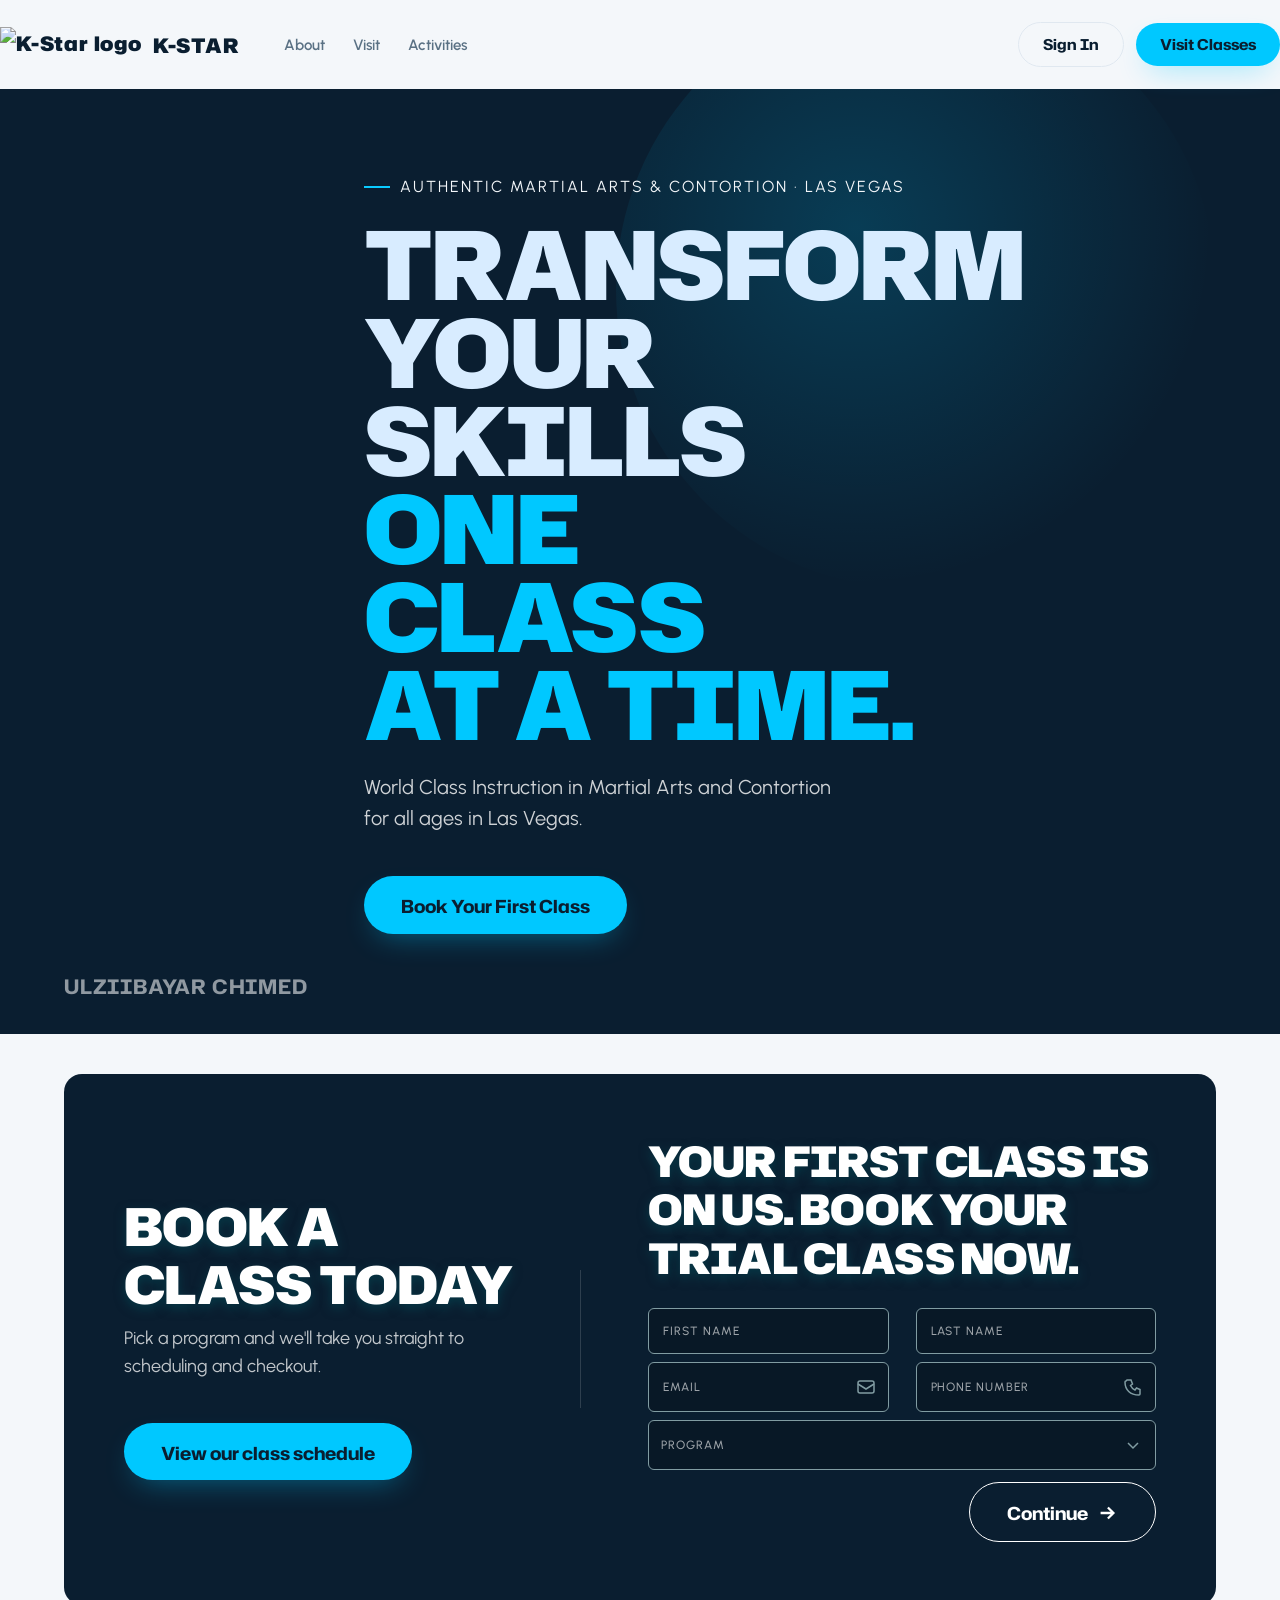
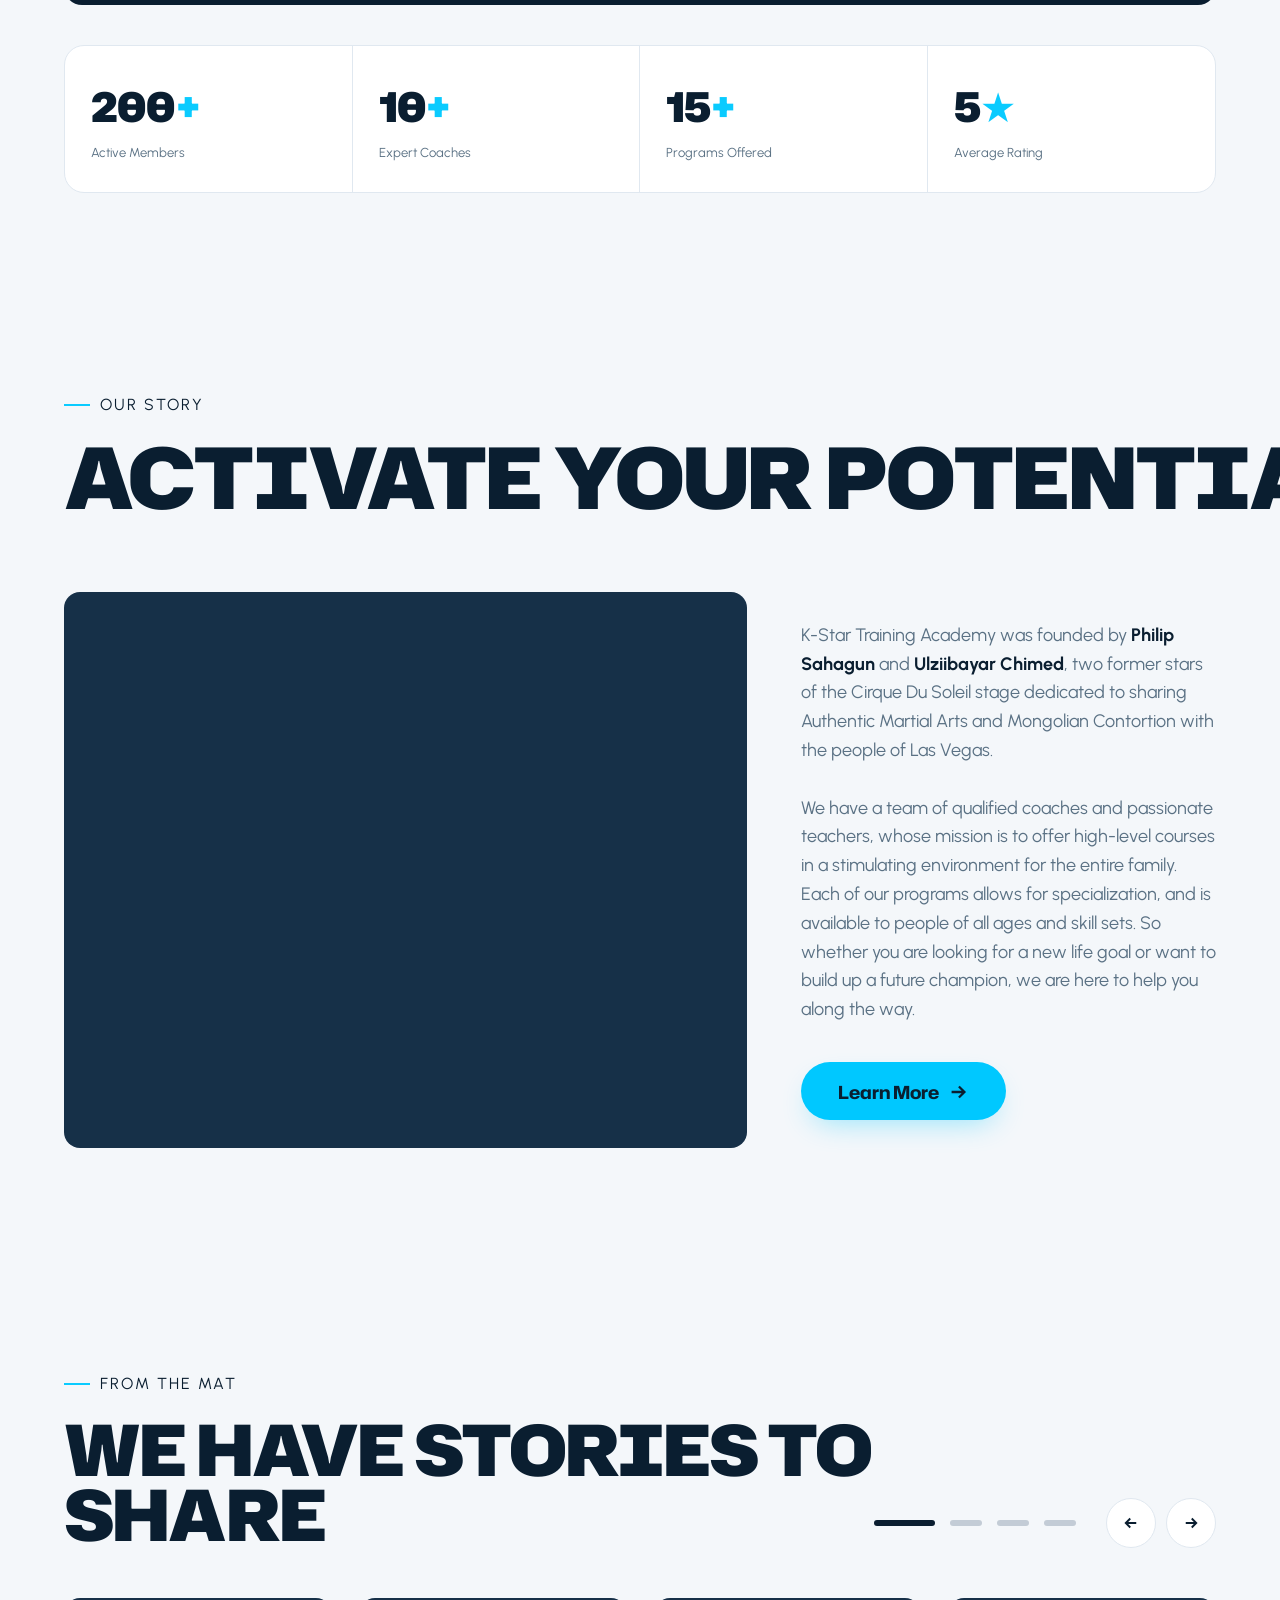
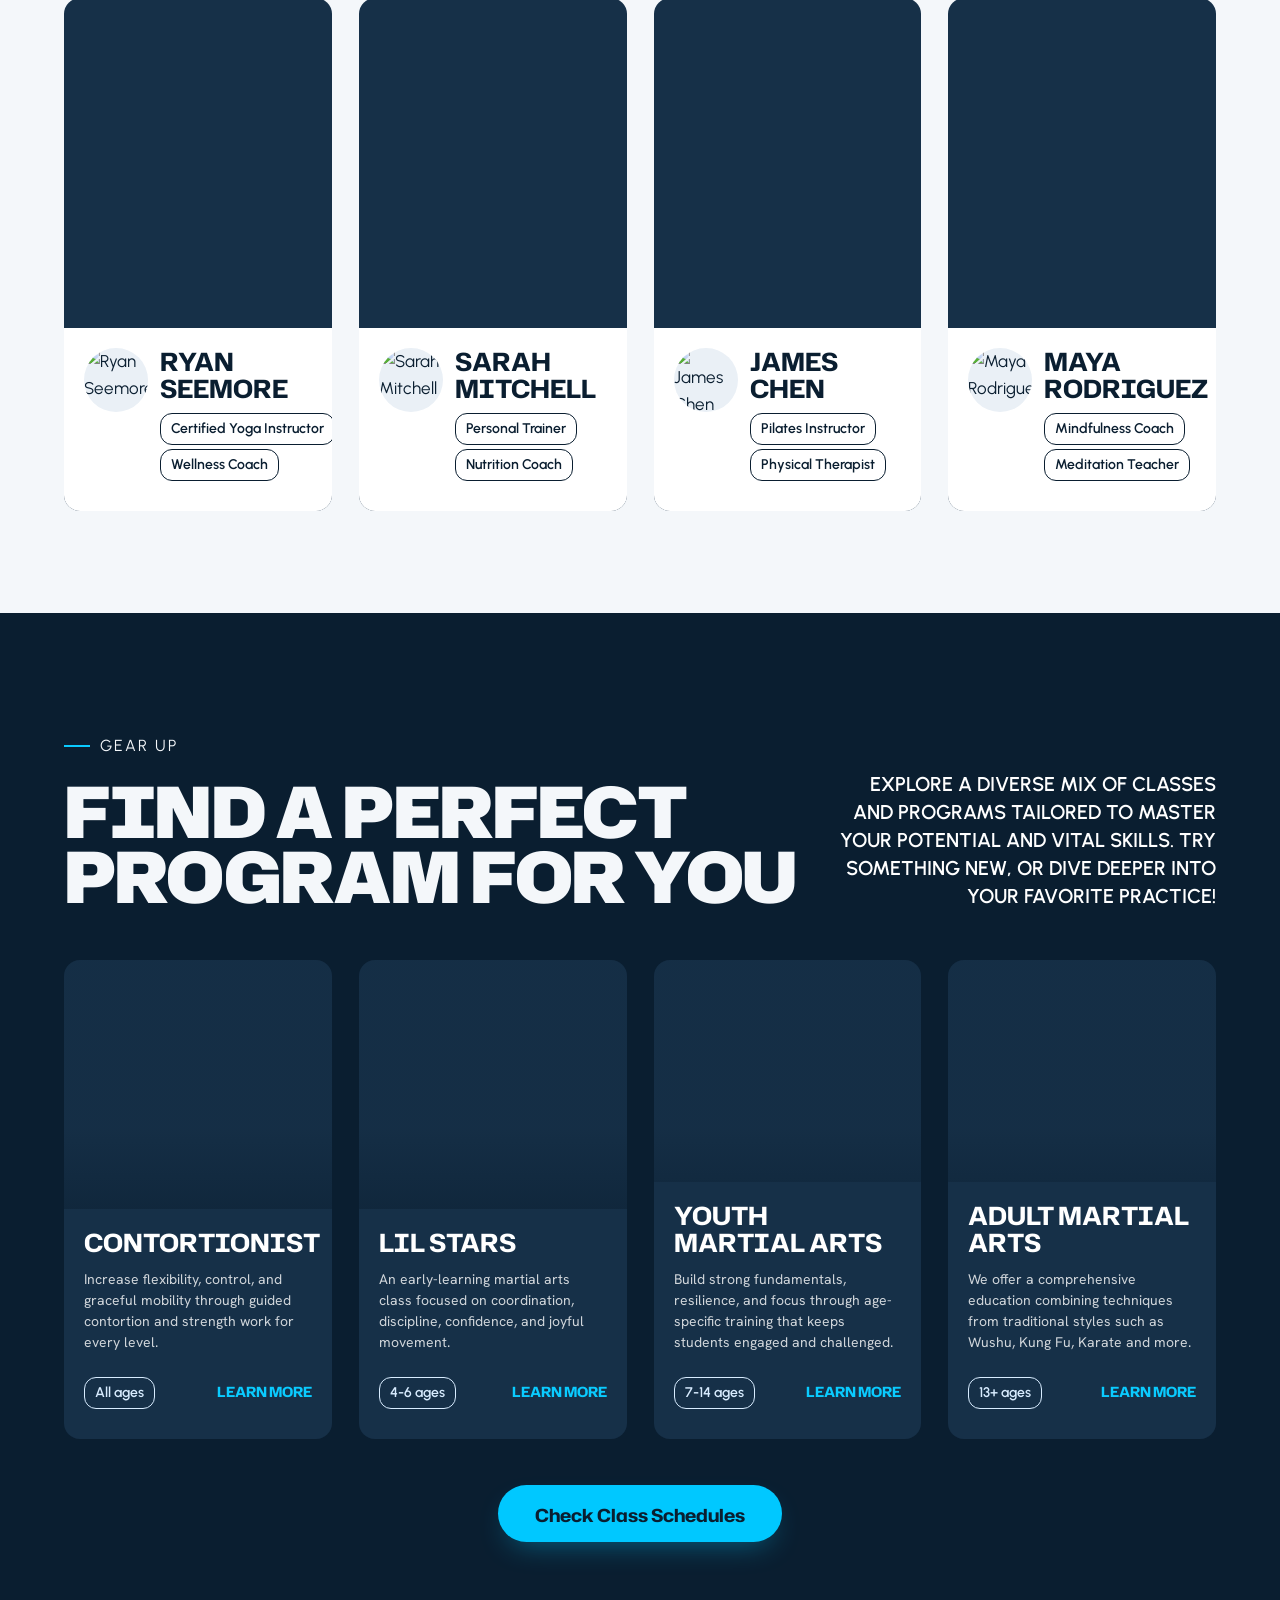
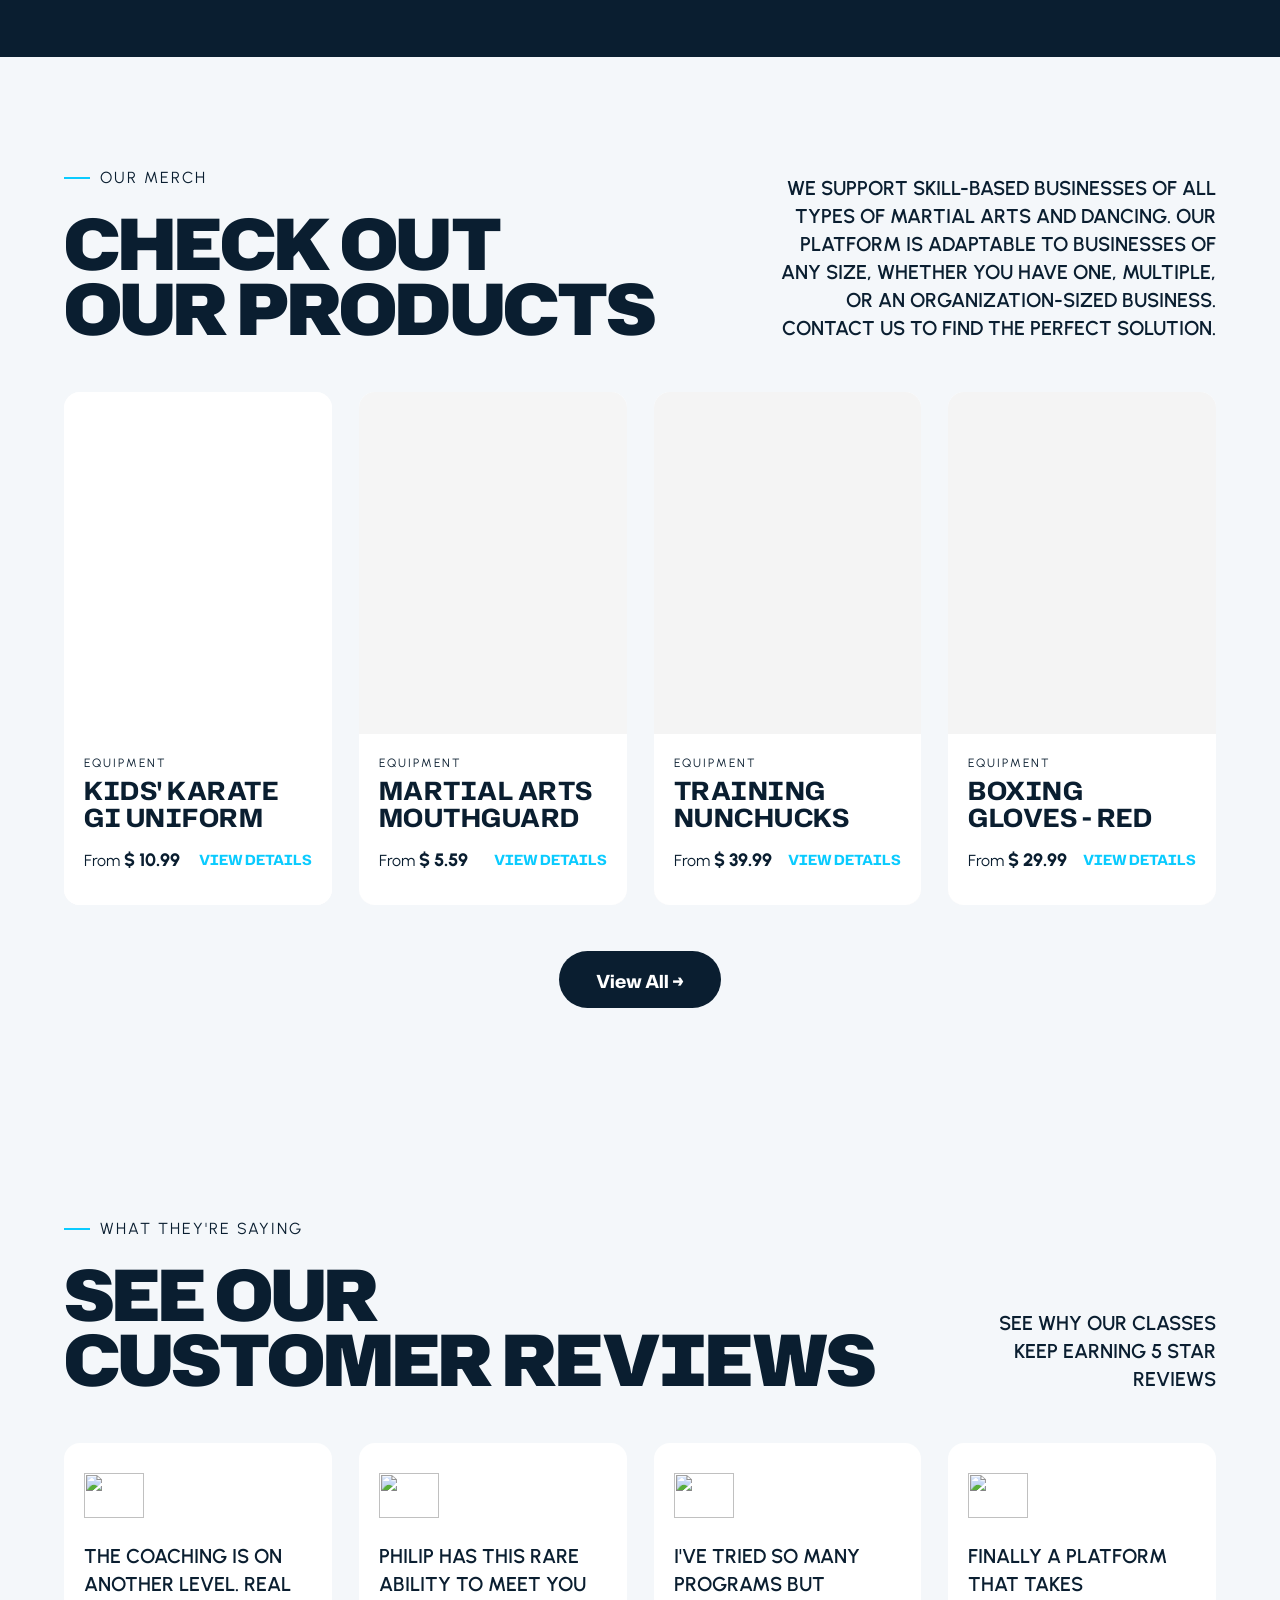
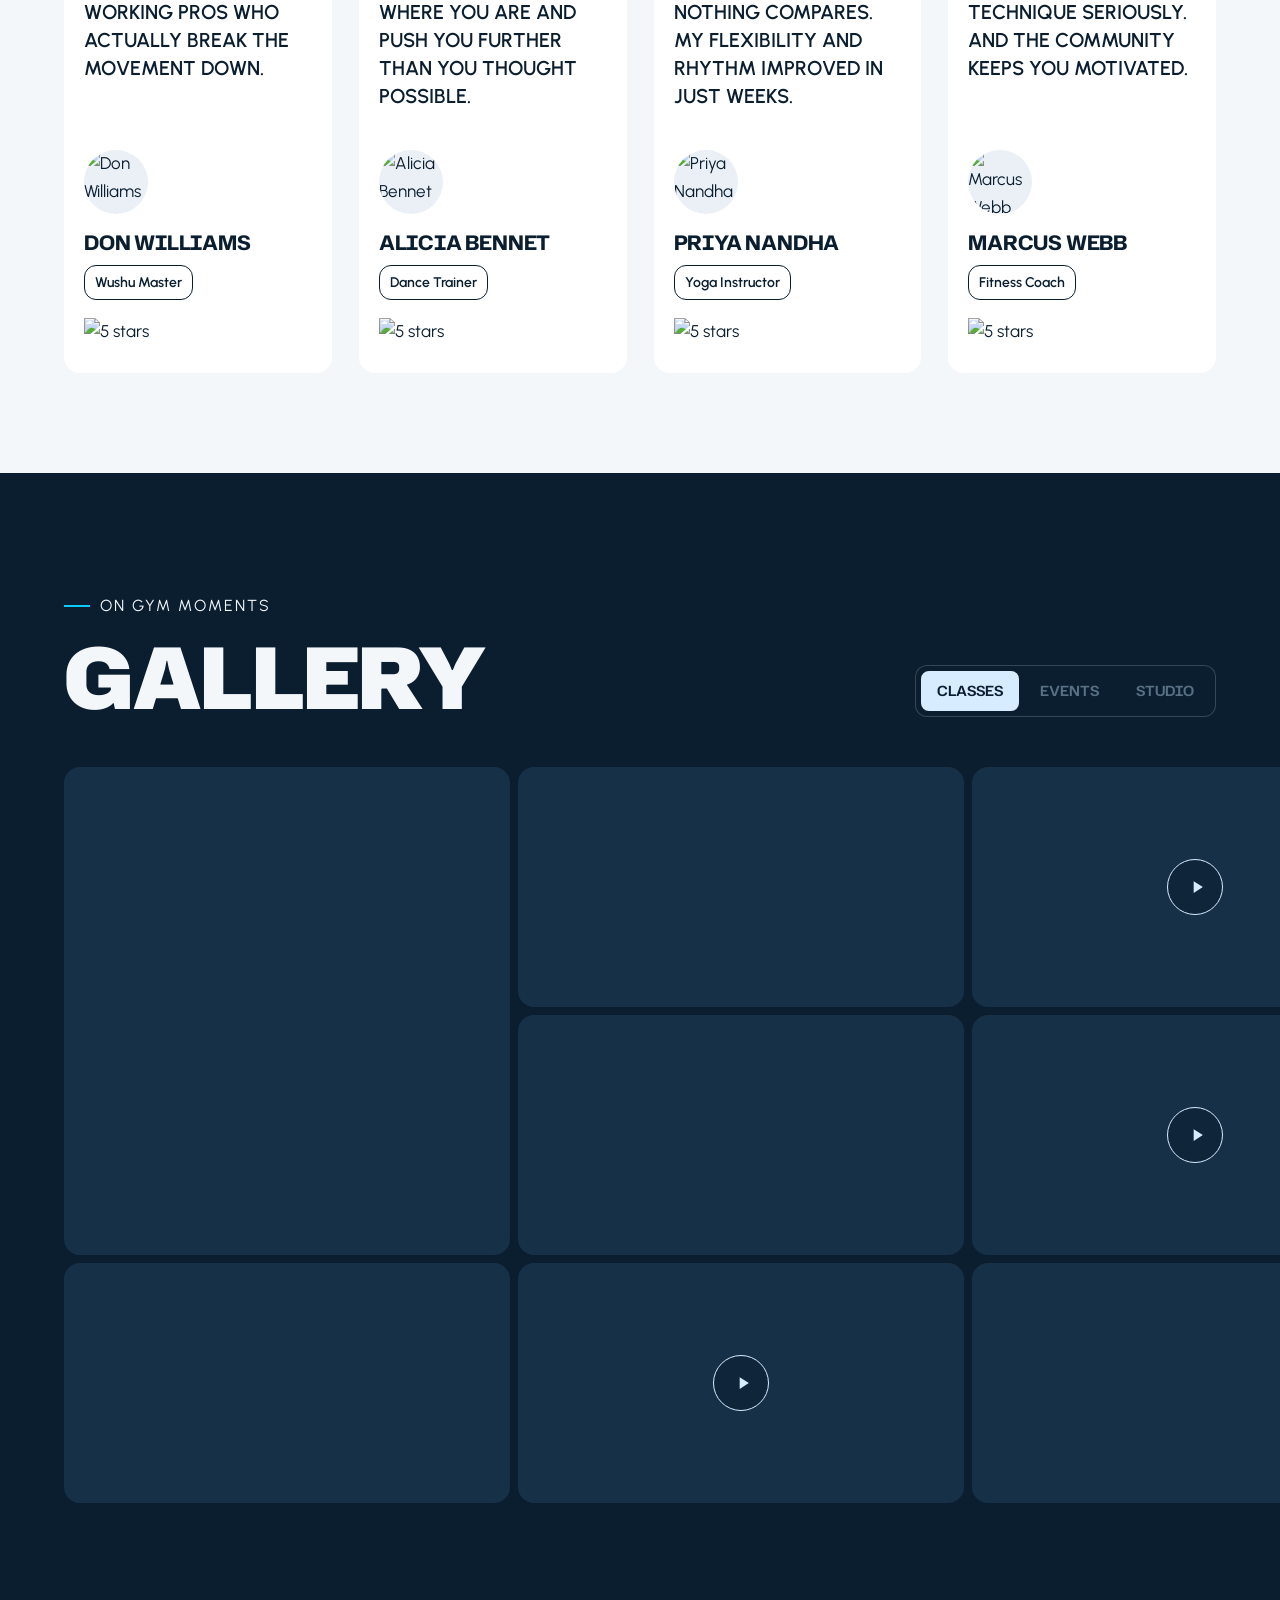
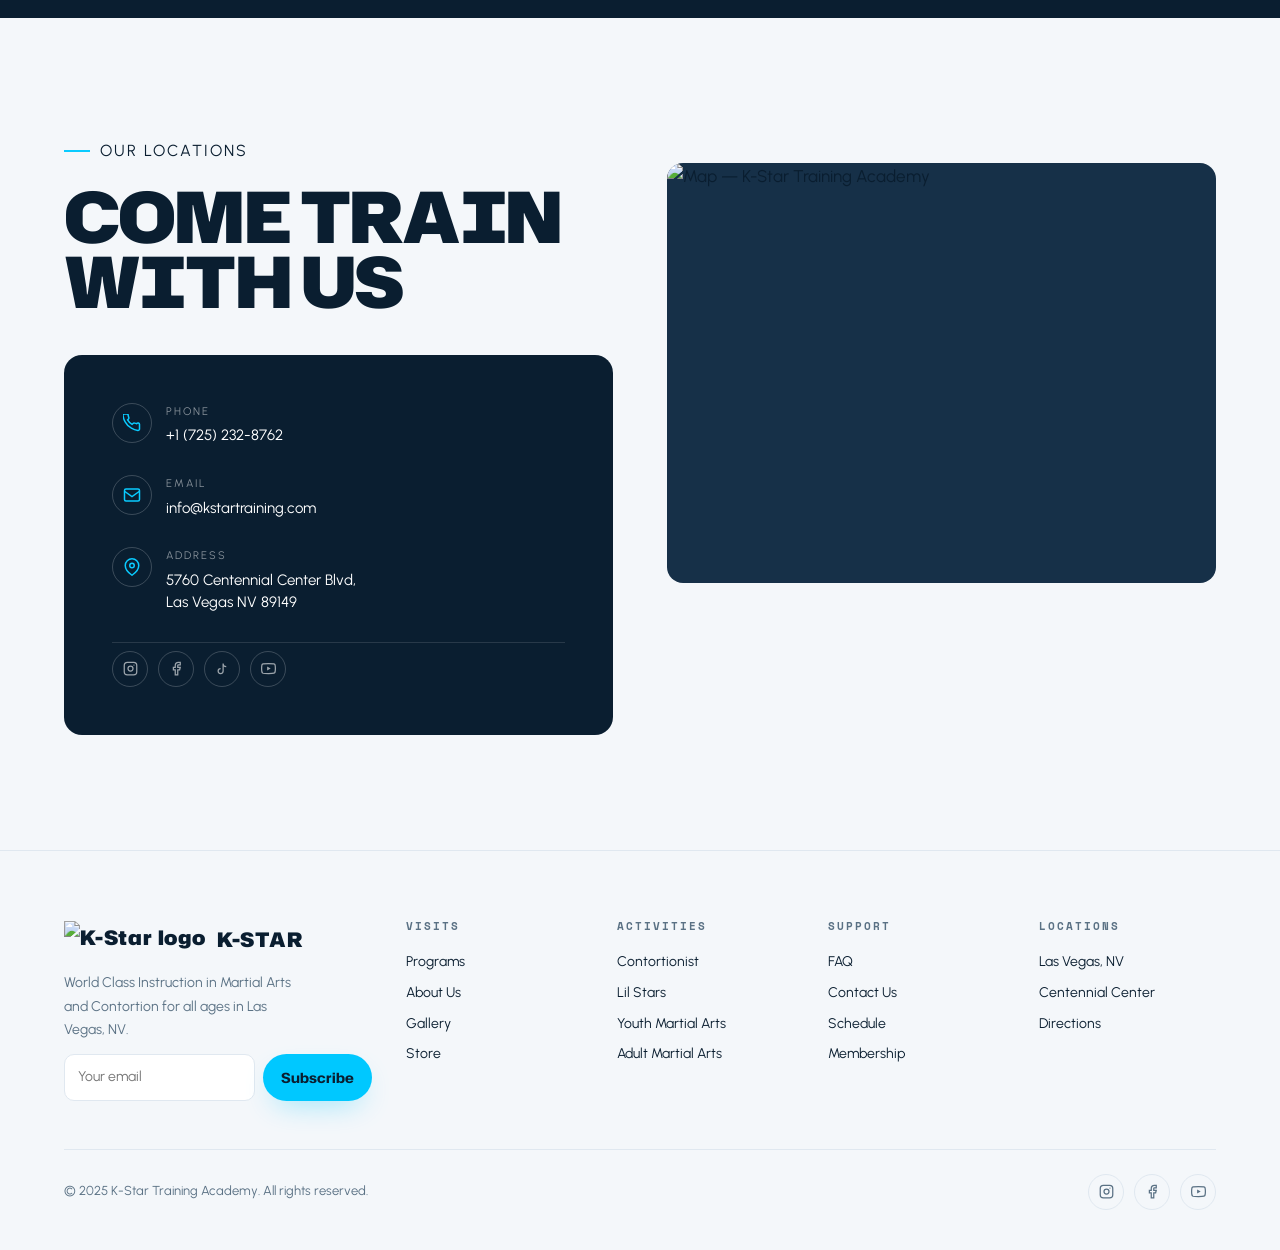
==== commit ea89754e: "Align landing redesign with Figma design - Correct heading font to Hubot Sans - Fix nav links (About" ====
--- a/kstar/02-redesign.html
+++ b/kstar/02-redesign.html
@@ -6,26 +6,26 @@
 <title>K-Star Training Academy</title>
 <link rel="preconnect" href="https://fonts.googleapis.com">
 <link rel="preconnect" href="https://fonts.gstatic.com" crossorigin>
-<link href="https://fonts.googleapis.com/css2?family=Urbanist:wght@400;500;600;700;800;900&family=Hanken+Grotesk:wght@400;500;600;700&family=Space+Mono:wght@400;700&display=swap" rel="stylesheet">
-<link rel="stylesheet" href="assets/tokens.css">
+<link href="https://fonts.googleapis.com/css2?family=Hubot+Sans:ital,wght@0,400;0,600;0,700;0,800;0,900;1,400&family=Urbanist:wght@400;500;600;700;800;900&family=Hanken+Grotesk:wght@400;500;600;700&family=Space+Mono:wght@400;700&display=swap" rel="stylesheet">
 <style>
 /* ─── DESIGN TOKENS ─── */
 :root {
-  --primary:    #0a1e30;
-  --primary-mid:#163048;
+  --primary:     #0a1e30;
+  --primary-mid: #163048;
   --primary-light:#d8ecff;
-  --secondary:  #0acbff;
+  --secondary:   #0acbff;
   --secondary-alt:#00c8ff;
-  --bg:         #f4f7fa;
-  --bg2:        #eaf0f6;
-  --ink:        #0a1e30;
-  --muted:      #5a7184;
-  --white:      #ffffff;
-  --line:       #e0e8f0;
-  --card:       #ffffff;
-
-  --font-head: 'Urbanist', system-ui, sans-serif;
-  --font-body: 'Hanken Grotesk', system-ui, sans-serif;
+  --bg:          #f4f7fa;
+  --bg2:         #eaf0f6;
+  --ink:         #0a1e30;
+  --muted:       #5a7184;
+  --white:       #ffffff;
+  --line:        #e0e8f0;
+  --card:        #ffffff;
+
+  --font-head: 'Hubot Sans', 'Urbanist', system-ui, sans-serif;
+  --font-body: 'Urbanist', system-ui, sans-serif;
+  --font-desc: 'Hanken Grotesk', system-ui, sans-serif;
   --font-mono: 'Space Mono', monospace;
   --pad: clamp(20px, 5vw, 72px);
   --wrap: 1360px;
@@ -53,7 +53,14 @@
 .eyebrow--light::before { background: var(--secondary); }
 
 /* ─── HEADINGS ─── */
-h1,h2,h3,h4 { margin: 0; font-family: var(--font-head); font-weight: 900; line-height: 0.93; letter-spacing: -0.02em; text-transform: uppercase; }
+h1,h2,h3,h4 {
+  margin: 0;
+  font-family: var(--font-head);
+  font-weight: 900;
+  line-height: 0.93;
+  letter-spacing: -0.02em;
+  text-transform: uppercase;
+}
 
 /* ─── BUTTONS ─── */
 .btn {
@@ -70,9 +77,7 @@
 .btn--outline:hover { background: rgba(255,255,255,.08); }
 .btn--dark { background: var(--primary); color: #fff; }
 
-/* ─────────────────────────────────────────
-   NAV / HEADER
-───────────────────────────────────────── */
+/* ─── NAV / HEADER ─── */
 [data-header] {
   position: sticky; top: 0; z-index: 100;
   transition: background .3s, box-shadow .3s;
@@ -102,27 +107,25 @@
 .nav__cta .btn--ghost { background: transparent; border: 1.5px solid var(--line); color: var(--ink); font-family: var(--font-head); font-weight: 700; border-radius: 100px; }
 .nav__cta .btn--ghost:hover { border-color: var(--secondary); }
 
-/* ─────────────────────────────────────────
-   HERO
-───────────────────────────────────────── */
+/* ─── HERO ─── */
 .hero {
   background: var(--primary);
   position: relative;
   overflow: hidden;
-  min-height: 860px;
+  min-height: 920px;
   display: flex;
   flex-direction: column;
   justify-content: flex-end;
-  padding-bottom: 80px;
+  padding-bottom: 100px;
 }
 .hero__bg {
   position: absolute; inset: 0;
-  background: url('https://www.figma.com/api/mcp/asset/1cdeb691-576f-4261-9d66-05702be4a1ca') center/cover no-repeat;
-  opacity: .18;
+  background: url('https://www.figma.com/api/mcp/asset/979aa832-243b-44fc-9624-634ed2c9eab4') center/cover no-repeat;
+  opacity: .55;
 }
 .hero__glow {
   position: absolute; width: 600px; height: 600px; border-radius: 50%;
-  background: radial-gradient(circle at 40% 40%, rgba(0,200,255,.22), transparent 70%);
+  background: radial-gradient(circle at 40% 40%, rgba(0,200,255,.18), transparent 70%);
   top: -100px; right: 5%;
   pointer-events: none;
 }
@@ -138,15 +141,19 @@
   color: var(--primary-light);
   margin-top: 20px;
 }
-.hero h1 .accent { color: var(--secondary-alt); }
+.hero h1 .accent { color: var(--secondary-alt); display: block; }
 .hero__sub {
   font-family: var(--font-body); font-size: 20px; font-weight: 400;
   color: rgba(255,255,255,.8); margin-top: 24px; line-height: 1.55;
 }
-
-/* ─────────────────────────────────────────
-   BOOK A CLASS — CTA BAND
-───────────────────────────────────────── */
+.hero__credit {
+  position: absolute; bottom: 32px; left: var(--pad);
+  font-family: var(--font-head); font-weight: 700; font-size: 20px;
+  color: rgba(255,255,255,.55); z-index: 2; text-transform: uppercase;
+  letter-spacing: .04em;
+}
+
+/* ─── CTA BAND ─── */
 .cta-band {
   background: var(--primary);
   border-radius: 18px;
@@ -159,11 +166,11 @@
 .cta-band::before {
   content: "";
   position: absolute; inset: 0;
-  background: url('https://www.figma.com/api/mcp/asset/1cdeb691-576f-4261-9d66-05702be4a1ca') center/cover no-repeat;
+  background: url('https://www.figma.com/api/mcp/asset/979aa832-243b-44fc-9624-634ed2c9eab4') center/cover no-repeat;
   opacity: .12;
 }
 .cta-band__inner {
-  display: grid; grid-template-columns: 390px 1px 1fr; gap: 67px;
+  display: grid; grid-template-columns: 389px 1px 1fr; gap: 67px;
   align-items: center; position: relative; z-index: 1;
 }
 .cta-band__divider { background: rgba(255,255,255,.15); height: 138px; width: 1px; }
@@ -171,7 +178,7 @@
   font-size: 52px; color: #fff; line-height: 1.1;
   text-shadow: 0 4px 11px rgba(0,85,95,.5);
 }
-.cta-band__left p { font-size: 18px; color: rgba(255,255,255,.75); margin-top: 16px; line-height: 1.55; }
+.cta-band__left p { font-size: 18px; color: rgba(255,255,255,.75); margin-top: 12px; line-height: 1.55; }
 .cta-band__left .btn { margin-top: 42px; }
 
 .cta-band__right h3 {
@@ -180,8 +187,8 @@
 }
 
 /* Form */
-.trial-form { margin-top: 26px; display: flex; flex-direction: column; gap: 14px; }
-.trial-form__row { display: grid; grid-template-columns: 1fr 1fr; gap: 16px; }
+.trial-form { margin-top: 26px; display: flex; flex-direction: column; gap: 8px; }
+.trial-form__row { display: grid; grid-template-columns: 1fr 1fr; gap: 27px; }
 .tfield {
   background: rgba(0,0,0,.2); border: 1px solid #819ca2; border-radius: 6px;
   display: flex; align-items: center; gap: 8px;
@@ -200,9 +207,7 @@
 .trial-form__submit { display: flex; justify-content: flex-end; margin-top: 4px; }
 .trial-form__submit .btn { font-size: 18px; display: flex; align-items: center; gap: 8px; }
 
-/* ─────────────────────────────────────────
-   STATS STRIP
-───────────────────────────────────────── */
+/* ─── STATS STRIP ─── */
 .stats {
   display: grid; grid-template-columns: repeat(4, 1fr);
   border: 1px solid var(--line); border-radius: 20px;
@@ -219,28 +224,27 @@
 .stat__k .c { color: var(--secondary); }
 .stat__t { font-size: 13px; color: var(--muted); margin-top: 4px; }
 
-/* ─────────────────────────────────────────
-   ABOUT / OUR STORY
-───────────────────────────────────────── */
+/* ─── ABOUT ─── */
 .about-section { padding: clamp(80px, 9vw, 130px) 0; }
 .about-section__head { display: flex; justify-content: space-between; align-items: flex-end; gap: 40px; margin-bottom: 76px; }
-.about-section__head .right { font-size: 20px; font-weight: 600; color: var(--primary); text-align: right; text-transform: uppercase; max-width: 480px; line-height: 1.4; }
-.about-section__head h2 { font-size: clamp(40px, 6.6vw, 96px); letter-spacing: -1.8px; }
+.about-section__head .right {
+  font-size: 20px; font-weight: 600; color: var(--primary);
+  text-align: right; text-transform: uppercase; flex: 1; line-height: 1.4;
+}
+.about-section__head h2 { font-size: clamp(40px, 6.6vw, 96px); letter-spacing: -1.8px; white-space: nowrap; }
 
 .about-grid { display: grid; grid-template-columns: 683px 1fr; gap: clamp(36px, 5vw, 54px); align-items: center; }
 .about-img {
   border-radius: 16px; overflow: hidden; height: 556px;
-  background: var(--primary-mid) url('https://www.figma.com/api/mcp/asset/4beeff11-70f1-41ac-9d77-8bbeebc3231e') center/cover no-repeat;
+  background: var(--primary-mid) url('https://www.figma.com/api/mcp/asset/2ee4cb96-b28c-4aeb-8faa-1edd95b9ff91') center/cover no-repeat;
 }
 .about-body p {
-  font-size: 18px; color: var(--muted); line-height: 1.6;
+  font-family: var(--font-body); font-size: 18px; color: var(--muted); line-height: 1.6;
 }
 .about-body .btn { margin-top: 38px; }
 .about-body strong { color: var(--ink); font-weight: 700; }
 
-/* ─────────────────────────────────────────
-   STORIES / COACHES
-───────────────────────────────────────── */
+/* ─── STORIES / COACHES ─── */
 .stories-section { padding: clamp(64px, 8vw, 120px) 0; }
 .stories-head { display: flex; justify-content: space-between; align-items: flex-end; margin-bottom: 50px; }
 .stories-head h2 { font-size: clamp(38px, 5.5vw, 96px); letter-spacing: -1.8px; margin-top: 20px; }
@@ -254,19 +258,18 @@
   width: 50px; height: 50px; border-radius: 50%;
   border: 1.5px solid var(--line); background: var(--card);
   display: grid; place-items: center; cursor: pointer; transition: .2s;
-  position: relative;
 }
 .carousel-btn:hover { border-color: var(--secondary); background: var(--secondary); color: var(--primary); }
 .carousel-btn svg { width: 18px; height: 18px; }
 
 .stories-track-wrap { overflow: hidden; }
 .stories-track {
-  display: flex; gap: 20px;
+  display: flex; gap: 27px;
   transition: transform .5s cubic-bezier(.2,.7,.2,1);
 }
 
 .story-card {
-  flex: 0 0 calc(25% - 15px);
+  flex: 0 0 calc(25% - 20.25px);
   min-width: 0;
   border-radius: 16px; overflow: hidden;
   display: flex; flex-direction: column; justify-content: flex-end;
@@ -289,7 +292,7 @@
   background: var(--bg2);
 }
 .story-card__avatar img { width: 100%; height: 100%; object-fit: cover; }
-.story-card__name { font-family: var(--font-head); font-weight: 700; font-size: 20px; color: var(--primary); text-transform: uppercase; line-height: 1.1; }
+.story-card__name { font-family: var(--font-head); font-weight: 700; font-size: 25px; color: var(--primary); text-transform: uppercase; line-height: 1.1; }
 .story-card__tags { display: flex; flex-wrap: wrap; gap: 4px; margin-top: 10px; }
 .pill {
   border: 1px solid var(--primary); color: var(--primary);
@@ -299,49 +302,53 @@
 }
 .pill--light { border-color: var(--primary-light); color: var(--primary-light); }
 
-/* ─────────────────────────────────────────
-   PROGRAMS
-───────────────────────────────────────── */
+/* ─── PROGRAMS ─── */
 .programs-section {
   background: var(--primary);
-  border-radius: 32px;
-  padding: clamp(50px, 6vw, 90px) var(--pad);
-  color: #fff;
-}
-.programs-head { display: flex; justify-content: space-between; align-items: flex-end; margin-bottom: 50px; }
-.programs-head h2 { font-size: clamp(38px, 5.5vw, 80px); color: #fff; margin-top: 20px; }
-.programs-head .eyebrow--light { color: rgba(244,247,250,.85); }
-
-/* Segment tabs */
-.seg { display: inline-flex; background: rgba(255,255,255,.07); border: 1px solid rgba(255,255,255,.14); border-radius: 12px; padding: 5px; }
-.seg__btn { padding: 9px 16px; border-radius: 8px; font-weight: 600; font-size: 14px; color: #5a7184; transition: .2s; text-transform: uppercase; }
-.seg__btn.is-active { background: var(--secondary); color: var(--primary); }
-.seg__btn:hover:not(.is-active) { color: var(--primary-light); }
-
-.pgrid { display: grid; grid-template-columns: repeat(4, 1fr); gap: 18px; margin-top: 36px; }
+  position: relative;
+  overflow: hidden;
+  padding: clamp(80px, 9vw, 115px) 0;
+}
+.programs-section::before {
+  content: "";
+  position: absolute; inset: 0;
+  background: url('https://www.figma.com/api/mcp/asset/979aa832-243b-44fc-9624-634ed2c9eab4') center/cover no-repeat;
+  opacity: .15;
+}
+.programs-inner { position: relative; z-index: 1; }
+.programs-head { display: flex; justify-content: space-between; align-items: flex-end; margin-bottom: 50px; gap: 40px; }
+.programs-head__left { flex-shrink: 0; }
+.programs-head h2 { font-size: clamp(38px, 5.5vw, 96px); color: #f4f7fa; margin-top: 20px; letter-spacing: -1.8px; }
+.programs-head__right {
+  font-size: 20px; font-weight: 600; color: #fff; text-transform: uppercase;
+  text-align: right; max-width: 564px; line-height: 1.4;
+}
+
+.pgrid { display: grid; grid-template-columns: repeat(4, 1fr); gap: 27px; }
 
 .prog-card {
   background: var(--primary-mid);
   border-radius: 16px; overflow: hidden;
-  height: 449px; display: flex; flex-direction: column; justify-content: flex-end;
+  height: 479px; display: flex; flex-direction: column; justify-content: flex-end;
   cursor: pointer; transition: transform .35s; position: relative;
 }
 .prog-card:hover { transform: translateY(-6px); }
 .prog-card__img { position: absolute; inset: 0; background: center/cover no-repeat; }
 .prog-card__img::after { content: ""; position: absolute; inset: 0; background: linear-gradient(to top, rgba(6,24,40,.92) 15%, rgba(6,24,40,.08) 65%); }
-.prog-card__body { position: relative; z-index: 2; padding: 20px 20px 30px; display: flex; flex-direction: column; gap: 24px; }
+.prog-card__body { position: relative; z-index: 2; padding: 20px 20px 30px; background: var(--primary-mid); display: flex; flex-direction: column; gap: 24px; }
+.prog-card__text { display: flex; flex-direction: column; gap: 12px; min-height: 123px; }
 .prog-card__name { font-family: var(--font-head); font-weight: 700; font-size: 25px; color: #fff; text-transform: uppercase; line-height: 1.1; }
-.prog-card__desc { font-size: 14px; color: rgba(255,255,255,.8); line-height: 1.5; margin-top: 8px; }
+.prog-card__desc { font-family: var(--font-desc); font-size: 14px; color: rgba(255,255,255,.8); line-height: 1.5; }
 .prog-card__foot { display: flex; justify-content: space-between; align-items: center; }
 .prog-card__learn { font-family: var(--font-head); font-weight: 700; font-size: 14px; color: var(--secondary); text-transform: uppercase; }
 
-/* ─────────────────────────────────────────
-   GALLERY
-───────────────────────────────────────── */
+.programs-cta { display: flex; justify-content: center; margin-top: 46px; }
+
+/* ─── GALLERY ─── */
 .gallery-section {
   background: var(--primary);
-  padding: clamp(80px, 9vw, 115px) 0 clamp(80px, 9vw, 115px);
-  margin: 40px 0;
+  padding: clamp(80px, 9vw, 115px) 0;
+  margin: 0;
 }
 .gallery-head { display: flex; justify-content: space-between; align-items: flex-end; margin-bottom: 50px; }
 .gallery-head h2 { font-size: clamp(50px, 6.6vw, 96px); letter-spacing: -1.8px; color: #f4f7fa; margin-top: 20px; }
@@ -356,20 +363,18 @@
 .gallery-tab.is-active { background: var(--primary-light); color: var(--primary); }
 .gallery-tab:hover:not(.is-active) { color: var(--primary-light); }
 
+/* Gallery: exact layout from Figma — tall left cell (h=488) + 2-col grid right */
 .gallery-grid {
-  display: grid;
-  grid-template-columns: repeat(3, 1fr);
-  grid-template-rows: 488px 240px 240px;
-  gap: 8px;
+  position: relative;
+  height: 736px;
 }
 .gal-cell {
+  position: absolute;
   border-radius: 16px; overflow: hidden;
   background: var(--primary-mid) center/cover no-repeat;
-  position: relative; cursor: pointer;
-  transition: transform .3s;
+  cursor: pointer; transition: transform .3s;
 }
 .gal-cell:hover { transform: scale(1.01); }
-.gal-cell--tall { grid-row: span 2; }
 .gal-play {
   position: absolute; inset: 0; display: flex; align-items: center; justify-content: center;
 }
@@ -381,17 +386,21 @@
 }
 .gal-play__btn svg { width: 20px; height: 20px; margin-left: 3px; }
 
-/* ─────────────────────────────────────────
-   PRODUCTS
-───────────────────────────────────────── */
+/* ─── PRODUCTS ─── */
 .products-section { padding: clamp(64px, 8vw, 120px) 0; }
-.products-head { display: flex; justify-content: space-between; align-items: flex-end; margin-bottom: 50px; }
-.products-head h2 { font-size: clamp(38px, 5.5vw, 80px); letter-spacing: -1.8px; margin-top: 20px; }
-.prod-grid { display: grid; grid-template-columns: repeat(4, 1fr); gap: 18px; }
+.products-head { display: flex; gap: 110px; align-items: flex-end; margin-bottom: 50px; }
+.products-head__left { flex-shrink: 0; }
+.products-head h2 { font-size: clamp(38px, 5.5vw, 96px); letter-spacing: -1.8px; margin-top: 20px; }
+.products-head__right {
+  font-size: 20px; font-weight: 600; color: var(--primary); text-transform: uppercase;
+  text-align: right; flex: 1; line-height: 1.4;
+}
+.prod-grid { display: grid; grid-template-columns: repeat(4, 1fr); gap: 27px; }
+.products-cta { display: flex; justify-content: center; margin-top: 46px; }
 
 .prod-card {
   border-radius: 16px; overflow: hidden;
-  background: var(--card); border: 1px solid var(--line);
+  background: var(--card);
   display: flex; flex-direction: column; justify-content: flex-end;
   height: 513px; position: relative; cursor: pointer; transition: transform .3s, box-shadow .3s;
 }
@@ -399,41 +408,78 @@
 .prod-card__img { position: absolute; inset: 0; background: center/cover no-repeat; }
 .prod-card__body { position: relative; z-index: 2; background: #fff; padding: 20px 20px 30px; }
 .prod-card__cat { font-family: var(--font-body); font-size: 12px; font-weight: 400; letter-spacing: 2px; text-transform: uppercase; color: var(--primary); }
-.prod-card__name { font-family: var(--font-head); font-weight: 700; font-size: 25px; color: var(--primary); text-transform: uppercase; line-height: 1.1; margin-top: 4px; }
+.prod-card__name { font-family: var(--font-head); font-weight: 700; font-size: 25px; color: var(--primary); text-transform: uppercase; line-height: 1.1; margin-top: 4px; letter-spacing: .5px; }
 .prod-card__foot { display: flex; justify-content: space-between; align-items: center; margin-top: 14px; }
 .prod-card__price { font-family: var(--font-body); font-size: 16px; color: var(--primary); }
 .prod-card__price strong { font-size: 18px; font-weight: 800; }
 .prod-card__link { font-family: var(--font-head); font-weight: 700; font-size: 14px; color: var(--secondary); text-transform: uppercase; }
 
-/* ─────────────────────────────────────────
-   REVIEWS
-───────────────────────────────────────── */
-.reviews-section { padding: clamp(64px, 8vw, 100px) 0; }
-.reviews-head { margin-bottom: 50px; }
-.reviews-head h2 { font-size: clamp(38px, 5.5vw, 80px); letter-spacing: -1.8px; margin-top: 20px; }
-.rev-grid { display: grid; grid-template-columns: repeat(4, 1fr); gap: 20px; }
+/* ─── REVIEWS ─── */
+.reviews-section { padding: clamp(64px, 8vw, 100px) 0; background: var(--bg); }
+.reviews-head { display: flex; gap: 110px; align-items: flex-end; margin-bottom: 50px; }
+.reviews-head__left { flex-shrink: 0; }
+.reviews-head h2 { font-size: clamp(38px, 5.5vw, 96px); letter-spacing: -1.8px; margin-top: 20px; }
+.reviews-head__right {
+  font-size: 20px; font-weight: 600; color: var(--primary); text-transform: uppercase;
+  text-align: right; flex: 1; line-height: 1.4;
+}
+.rev-grid { display: grid; grid-template-columns: repeat(4, 1fr); gap: 27px; }
 
 .rev-card {
   background: var(--card); border-radius: 16px; overflow: hidden;
   padding: 30px 20px; height: 530px; display: flex; flex-direction: column; justify-content: space-between;
 }
-.rev-card__quote-mark { width: 60px; margin-bottom: 24px; opacity: .7; }
+.rev-card__quote { width: 60px; height: 45px; margin-bottom: 24px; flex-shrink: 0; }
 .rev-card__text {
   font-family: var(--font-body); font-weight: 600; font-size: 20px;
   color: var(--primary); text-transform: uppercase; line-height: 1.4; flex: 1;
 }
-.rev-card__person { margin-top: 22px; }
-.rev-card__avatar { width: 64px; height: 64px; border-radius: 50%; background: var(--bg2); overflow: hidden; margin-bottom: 12px; }
+.rev-card__person { margin-top: 22px; display: flex; flex-direction: column; gap: 22px; }
+.rev-card__info { display: flex; flex-direction: column; gap: 12px; }
+.rev-card__avatar { width: 64px; height: 64px; border-radius: 50%; background: var(--bg2); overflow: hidden; }
 .rev-card__avatar img { width: 100%; height: 100%; object-fit: cover; }
-.rev-card__name { font-family: var(--font-head); font-weight: 700; font-size: 20px; text-transform: uppercase; color: var(--primary); }
-.rev-card__stars { color: #f5a623; font-size: 16px; letter-spacing: 2px; margin-top: 8px; }
-.rev-card__tag { margin-top: 10px; }
-
-/* ─────────────────────────────────────────
-   FOOTER
-───────────────────────────────────────── */
+.rev-card__name { font-family: var(--font-head); font-weight: 700; font-size: 20px; text-transform: uppercase; color: var(--primary); letter-spacing: -.2px; }
+.rev-card__stars { height: 25px; width: 165px; }
+.rev-card__stars img { width: 100%; height: 100%; object-fit: contain; }
+
+/* ─── CONTACT / COME TRAIN WITH US ─── */
+.contact-section { padding: clamp(80px, 9vw, 120px) 0; background: var(--bg); }
+.contact-grid { display: grid; grid-template-columns: 1fr 1fr; gap: 54px; align-items: start; }
+.contact-head { margin-bottom: 40px; }
+.contact-head h2 { font-size: clamp(38px, 5.5vw, 96px); letter-spacing: -1.8px; line-height: .93; }
+.contact-card {
+  background: var(--primary); border-radius: 18px; padding: 48px;
+  color: #fff; display: flex; flex-direction: column; gap: 28px;
+}
+.contact-item { display: flex; gap: 14px; align-items: flex-start; }
+.contact-item__icon {
+  width: 40px; height: 40px; border-radius: 50%;
+  border: 1.5px solid rgba(255,255,255,.2);
+  display: flex; align-items: center; justify-content: center;
+  flex-shrink: 0;
+}
+.contact-item__icon svg { width: 18px; height: 18px; color: var(--secondary); }
+.contact-item__label { font-family: var(--font-body); font-size: 11px; letter-spacing: .18em; text-transform: uppercase; color: rgba(255,255,255,.5); margin-bottom: 4px; }
+.contact-item__val { font-size: 15px; color: #fff; line-height: 1.5; }
+.contact-social { display: flex; gap: 10px; padding-top: 8px; border-top: 1px solid rgba(255,255,255,.12); }
+.contact-social a {
+  width: 36px; height: 36px; border-radius: 50%;
+  border: 1px solid rgba(255,255,255,.2); display: grid; place-items: center;
+  color: rgba(255,255,255,.6); transition: .2s;
+}
+.contact-social a:hover { border-color: var(--secondary); color: var(--secondary); }
+.contact-social svg { width: 15px; height: 15px; }
+
+.contact-map {
+  border-radius: 16px; overflow: hidden;
+  height: 420px; background: var(--primary-mid);
+  margin-top: 30px;
+}
+.contact-map img { width: 100%; height: 100%; object-fit: cover; }
+
+/* ─── FOOTER ─── */
 .footer-section { padding: 70px 0 40px; border-top: 1px solid var(--line); }
-.foot-grid { display: grid; grid-template-columns: 1.5fr 1fr 1fr 1.4fr; gap: 34px; }
+.foot-grid { display: grid; grid-template-columns: 1.5fr 1fr 1fr 1fr 1fr; gap: 34px; }
 .foot-brand .brand { margin-bottom: 14px; }
 .foot-brand p { font-size: 14px; color: var(--muted); max-width: 30ch; line-height: 1.7; }
 .foot-col h4 {
@@ -464,22 +510,19 @@
 .sub-form input:focus { outline: none; border-color: var(--secondary); }
 .sub-form .btn { font-size: 14px; padding: 11px 18px 10px; }
 
-/* ─────────────────────────────────────────
-   SCROLL REVEAL
-───────────────────────────────────────── */
+/* ─── SCROLL REVEAL ─── */
 [data-reveal] { opacity: 0; transform: translateY(22px); transition: opacity .7s cubic-bezier(.2,.7,.2,1), transform .7s cubic-bezier(.2,.7,.2,1); }
 [data-reveal].is-in { opacity: 1; transform: none; }
 @media (prefers-reduced-motion: reduce) { [data-reveal] { opacity: 1 !important; transform: none !important; transition: none; } }
 
-/* ─────────────────────────────────────────
-   RESPONSIVE
-───────────────────────────────────────── */
+/* ─── RESPONSIVE ─── */
 @media (max-width: 1100px) {
   .about-grid { grid-template-columns: 1fr 1fr; }
   .about-img { height: 420px; }
   .cta-band__inner { grid-template-columns: 1fr 1px 1fr; }
   .pgrid { grid-template-columns: repeat(2, 1fr); }
-  .gallery-grid { grid-template-rows: 360px 200px 200px; }
+  .contact-grid { grid-template-columns: 1fr; }
+  .foot-grid { grid-template-columns: 1.5fr 1fr 1fr 1fr; }
 }
 @media (max-width: 860px) {
   .nav__links { display: none; }
@@ -487,20 +530,27 @@
   .cta-band__divider { display: none; }
   .about-grid { grid-template-columns: 1fr; }
   .about-section__head { flex-direction: column; align-items: flex-start; }
+  .about-section__head .right { text-align: left; }
   .prod-grid, .rev-grid { grid-template-columns: repeat(2, 1fr); }
   .stats { grid-template-columns: repeat(2, 1fr); }
   .stat:nth-child(2) { border-right: none; }
   .foot-grid { grid-template-columns: 1fr 1fr; }
-  .gallery-grid { grid-template-columns: 1fr 1fr; grid-template-rows: auto; }
-  .gal-cell--tall { grid-row: span 1; }
-  .programs-head { flex-direction: column; align-items: flex-start; gap: 24px; }
+  .gallery-grid { height: auto !important; position: static !important; display: grid !important; grid-template-columns: 1fr 1fr; gap: 8px; }
+  .gallery-grid .gal-cell { position: static !important; width: auto !important; height: 220px !important; }
+  .programs-head { flex-direction: column; align-items: flex-start; }
+  .programs-head__right { text-align: left; }
+  .products-head { flex-direction: column; gap: 24px; }
+  .products-head__right { text-align: left; }
+  .reviews-head { flex-direction: column; gap: 24px; }
+  .reviews-head__right { text-align: left; }
 }
 @media (max-width: 560px) {
   .prod-grid, .rev-grid, .pgrid { grid-template-columns: 1fr; }
   .stats { grid-template-columns: 1fr; }
   .stat { border-right: none; border-bottom: 1px solid var(--line); }
   .foot-grid { grid-template-columns: 1fr; }
-  .gallery-grid { grid-template-columns: 1fr; }
+  .gallery-grid .gal-cell { height: 180px !important; }
+  .gallery-grid { grid-template-columns: 1fr !important; }
   .trial-form__row { grid-template-columns: 1fr; }
   .nav__cta .btn--ghost { display: none; }
 }
@@ -508,31 +558,26 @@
 </head>
 <body>
 
-<!-- ══════════════════════════════════════
-     NAV / HEADER
-══════════════════════════════════════ -->
+<!-- NAV -->
 <header data-header>
   <div class="wrap nav">
     <a class="brand" href="#">
-      <img src="assets/logo-navy.png" alt="K-Star logo">
+      <img src="https://www.figma.com/api/mcp/asset/ada70ae9-c0c5-4658-a336-5f369c20c934" alt="K-Star logo">
       <span>K-STAR</span>
     </a>
     <nav class="nav__links">
-      <a href="#programs">Discover</a>
       <a href="#about">About</a>
-      <a href="#gallery">Gallery</a>
-      <a href="#contact">Contact</a>
+      <a href="#gallery">Visit</a>
+      <a href="#programs">Activities</a>
     </nav>
     <div class="nav__cta">
-      <a class="btn btn--ghost" href="#book">Book Classes</a>
-      <a class="btn btn--cyan" href="#products">Buy Classes</a>
+      <a class="btn btn--ghost" href="#contact">Sign In</a>
+      <a class="btn btn--cyan" href="#book">Visit Classes</a>
     </div>
   </div>
 </header>
 
-<!-- ══════════════════════════════════════
-     HERO
-══════════════════════════════════════ -->
+<!-- HERO -->
 <section class="hero" id="hero">
   <div class="hero__bg"></div>
   <div class="hero__glow"></div>
@@ -542,16 +587,14 @@
     <p class="hero__sub">World Class Instruction in Martial Arts and Contortion<br>for all ages in Las Vegas.</p>
     <a class="btn btn--cyan" href="#book" style="margin-top: 42px;">Book Your First Class</a>
   </div>
+  <div class="hero__credit">Ulziibayar Chimed</div>
 </section>
 
-<!-- ══════════════════════════════════════
-     BOOK A CLASS — CTA BAND
-══════════════════════════════════════ -->
+<!-- CTA BAND -->
 <div class="wrap" id="book">
   <div class="cta-band" data-reveal>
     <div class="cta-band__inner">
 
-      <!-- Left: headline + view schedule -->
       <div class="cta-band__left">
         <h2>Book a Class Today</h2>
         <p>Pick a program and we'll take you straight to scheduling and checkout.</p>
@@ -560,17 +603,12 @@
 
       <div class="cta-band__divider"></div>
 
-      <!-- Right: form -->
       <div class="cta-band__right">
         <h3>Your first class is on us. Book your trial class NOW.</h3>
         <form class="trial-form" onsubmit="handleBooking(event)">
           <div class="trial-form__row">
-            <div class="tfield">
-              <input type="text" placeholder="First Name" required>
-            </div>
-            <div class="tfield">
-              <input type="text" placeholder="Last Name" required>
-            </div>
+            <div class="tfield"><input type="text" placeholder="First Name" required></div>
+            <div class="tfield"><input type="text" placeholder="Last Name" required></div>
           </div>
           <div class="trial-form__row">
             <div class="tfield">
@@ -585,11 +623,10 @@
           <div class="tfield">
             <select>
               <option value="" disabled selected>Program</option>
-              <option>Martial Arts</option>
-              <option>Contortion</option>
-              <option>Wushu</option>
-              <option>Kids Classes</option>
-              <option>Adult Classes</option>
+              <option>Contortionist</option>
+              <option>Lil Stars</option>
+              <option>Youth Martial Arts</option>
+              <option>Adult Martial Arts</option>
             </select>
             <svg width="20" height="20" viewBox="0 0 20 20" fill="none" stroke="currentColor" stroke-width="1.5"><path d="M5 8l5 5 5-5"/></svg>
           </div>
@@ -606,9 +643,7 @@
   </div>
 </div>
 
-<!-- ══════════════════════════════════════
-     STATS STRIP
-══════════════════════════════════════ -->
+<!-- STATS STRIP -->
 <div class="wrap" data-reveal>
   <div class="stats">
     <div class="stat">
@@ -630,15 +665,13 @@
   </div>
 </div>
 
-<!-- ══════════════════════════════════════
-     ABOUT / ACTIVATE YOUR POTENTIAL
-══════════════════════════════════════ -->
+<!-- ABOUT -->
 <section class="about-section" id="about">
   <div class="wrap">
     <div class="about-section__head" data-reveal>
       <div>
         <span class="eyebrow">Our Story</span>
-        <h2 style="margin-top:20px">Activate Your<br>Potential</h2>
+        <h2 style="margin-top:20px">Activate Your Potential</h2>
       </div>
       <p class="right">Train authentic Martial Arts &amp; Contortion in Las Vegas</p>
     </div>
@@ -659,15 +692,13 @@
   </div>
 </section>
 
-<!-- ══════════════════════════════════════
-     STORIES / COACHES CAROUSEL
-══════════════════════════════════════ -->
+<!-- STORIES / COACHES -->
 <section class="stories-section">
   <div class="wrap">
     <div class="stories-head" data-reveal>
       <div>
         <span class="eyebrow">From the mat</span>
-        <h2>We have<br>stories to share</h2>
+        <h2>We have stories to share</h2>
       </div>
       <div class="stories-head__right">
         <div class="stories-dots">
@@ -690,12 +721,12 @@
     <div class="stories-track-wrap">
       <div class="stories-track" id="storiesTrack">
 
-        <!-- Coach 1 -->
+        <!-- Coach 1: Ryan Seemore -->
         <div class="story-card">
-          <div class="story-card__img" style="background-image:url('https://www.figma.com/api/mcp/asset/f8d00006-3b3f-4d85-ad34-9b66bbf9b3ee')"></div>
+          <div class="story-card__img" style="background-image:url('https://www.figma.com/api/mcp/asset/53b33d3a-7af5-42b5-a2dd-b6cff947e92e')"></div>
           <div class="story-card__body">
             <div class="story-card__avatar">
-              <img src="https://www.figma.com/api/mcp/asset/7d96eddb-e6f7-42d1-b883-e4a45dd3a203" alt="Ryan Seemore">
+              <img src="https://www.figma.com/api/mcp/asset/9e9e11d2-9c22-4d26-a5cb-7afb542879b2" alt="Ryan Seemore">
             </div>
             <div>
               <div class="story-card__name">Ryan Seemore</div>
@@ -707,51 +738,52 @@
           </div>
         </div>
 
-        <!-- Coach 2 -->
+        <!-- Coach 2: Sarah Mitchell -->
         <div class="story-card">
-          <div class="story-card__img" style="background-image:url('https://www.figma.com/api/mcp/asset/adbe369b-63c9-474a-bdb6-c4ca0d664db5')"></div>
+          <div class="story-card__img" style="background-image:url('https://www.figma.com/api/mcp/asset/d32c804b-c9ae-4ccb-869c-7438e60f7730')"></div>
           <div class="story-card__body">
             <div class="story-card__avatar">
-              <img src="https://www.figma.com/api/mcp/asset/b053d93d-25c9-4021-8a26-296d7ca8d3ca" alt="Coach">
+              <img src="https://www.figma.com/api/mcp/asset/1dc7a547-89fe-45a8-a1e8-e145ce9117bc" alt="Sarah Mitchell">
             </div>
             <div>
-              <div class="story-card__name">Maria Chen</div>
+              <div class="story-card__name">Sarah Mitchell</div>
               <div class="story-card__tags">
-                <span class="pill">Wushu Champion</span>
+                <span class="pill">Personal Trainer</span>
                 <span class="pill">Nutrition Coach</span>
               </div>
             </div>
           </div>
         </div>
 
-        <!-- Coach 3 -->
+        <!-- Coach 3: James Chen -->
         <div class="story-card">
-          <div class="story-card__img" style="background-image:url('https://www.figma.com/api/mcp/asset/f85f2027-9c7b-4dc0-8ce0-71ce1a31acd8')"></div>
+          <div class="story-card__img" style="background-image:url('https://www.figma.com/api/mcp/asset/e33b6a7f-7701-4dcb-aaa4-e15b09645bdb')"></div>
           <div class="story-card__body">
             <div class="story-card__avatar">
-              <img src="https://www.figma.com/api/mcp/asset/7351d17d-954b-4acf-a481-1252cde97dc1" alt="Coach">
+              <img src="https://www.figma.com/api/mcp/asset/2e06292d-a033-4cd5-9456-1233cc0f756b" alt="James Chen">
             </div>
             <div>
-              <div class="story-card__name">Philip Sahagun</div>
+              <div class="story-card__name">James Chen</div>
               <div class="story-card__tags">
-                <span class="pill">Martial Arts Master</span>
-                <span class="pill">Cirque Du Soleil</span>
+                <span class="pill">Pilates Instructor</span>
+                <span class="pill">Physical Therapist</span>
               </div>
             </div>
           </div>
         </div>
 
-        <!-- Coach 4 -->
+        <!-- Coach 4: Maya Rodriguez -->
         <div class="story-card">
-          <div class="story-card__img" style="background-image:url('https://www.figma.com/api/mcp/asset/69c2137e-20fd-4d55-b961-208bed9db3f7')"></div>
+          <div class="story-card__img" style="background-image:url('https://www.figma.com/api/mcp/asset/cf871fe7-3f3e-471a-910e-3fa380c33f5a')"></div>
           <div class="story-card__body">
             <div class="story-card__avatar">
-              <img src="https://www.figma.com/api/mcp/asset/285f3078-fc9f-4776-a0ee-e80d7eafaef0" alt="Coach">
+              <img src="https://www.figma.com/api/mcp/asset/b8513847-7ccd-4418-b0ee-867ac0cf6378" alt="Maya Rodriguez">
             </div>
             <div>
-              <div class="story-card__name">Ulziibayar Chimed</div>
+              <div class="story-card__name">Maya Rodriguez</div>
               <div class="story-card__tags">
-                <span class="pill">Contortion Expert</span>
+                <span class="pill">Mindfulness Coach</span>
+                <span class="pill">Meditation Teacher</span>
               </div>
             </div>
           </div>
@@ -762,92 +794,251 @@
   </div>
 </section>
 
-<!-- ══════════════════════════════════════
-     PROGRAMS
-══════════════════════════════════════ -->
-<section id="programs">
-  <div class="wrap">
-    <div class="programs-section" data-reveal>
-
-      <div class="programs-head">
-        <div>
-          <span class="eyebrow eyebrow--light">What We Offer</span>
-          <h2>Our Programs</h2>
-        </div>
-        <div class="seg" role="tablist">
-          <button class="seg__btn is-active" data-prog="all">All</button>
-          <button class="seg__btn" data-prog="kids">Kids</button>
-          <button class="seg__btn" data-prog="adults">Adults</button>
-          <button class="seg__btn" data-prog="elite">Elite</button>
-        </div>
-      </div>
-
-      <div class="pgrid" id="progGrid">
-
-        <div class="prog-card">
-          <div class="prog-card__img" style="background-image:url('https://www.figma.com/api/mcp/asset/f7fbaeb4-40dc-420f-878f-99d186f68b28')"></div>
-          <div class="prog-card__body">
-            <div>
-              <div class="prog-card__name">Contortionist</div>
-              <div class="prog-card__desc">Increase flexibility, control, and graceful mobility through guided contortion and strength work for every level.</div>
-            </div>
-            <div class="prog-card__foot">
-              <span class="pill pill--light">All ages</span>
-              <span class="prog-card__learn">Learn More →</span>
-            </div>
-          </div>
-        </div>
-
-        <div class="prog-card">
-          <div class="prog-card__img" style="background-image:url('https://www.figma.com/api/mcp/asset/8fa95643-826c-4c9e-8928-72ebc0a3c817')"></div>
-          <div class="prog-card__body">
-            <div>
-              <div class="prog-card__name">Wushu</div>
-              <div class="prog-card__desc">Train in the art of Chinese martial arts, blending athleticism, discipline and artistic expression.</div>
-            </div>
-            <div class="prog-card__foot">
-              <span class="pill pill--light">All ages</span>
-              <span class="prog-card__learn">Learn More →</span>
-            </div>
-          </div>
-        </div>
-
-        <div class="prog-card">
-          <div class="prog-card__img" style="background-image:url('https://www.figma.com/api/mcp/asset/fd818a17-088c-4b92-a871-8cebf9be6c1e')"></div>
-          <div class="prog-card__body">
-            <div>
-              <div class="prog-card__name">Martial Arts</div>
-              <div class="prog-card__desc">Develop strength, focus and confidence through authentic martial arts training for all skill levels.</div>
-            </div>
-            <div class="prog-card__foot">
-              <span class="pill pill--light">Kids &amp; Adults</span>
-              <span class="prog-card__learn">Learn More →</span>
-            </div>
-          </div>
-        </div>
-
-        <div class="prog-card">
-          <div class="prog-card__img" style="background-image:url('https://www.figma.com/api/mcp/asset/4e939f97-c51a-481c-8020-f0eee24c59d4')"></div>
-          <div class="prog-card__body">
-            <div>
-              <div class="prog-card__name">Kids Elite</div>
-              <div class="prog-card__desc">An advanced program for young athletes ready to push their limits and compete at the highest level.</div>
-            </div>
-            <div class="prog-card__foot">
-              <span class="pill pill--light">Ages 6–17</span>
-              <span class="prog-card__learn">Learn More →</span>
-            </div>
-          </div>
-        </div>
-
-      </div>
+<!-- PROGRAMS -->
+<section class="programs-section" id="programs">
+  <div class="wrap programs-inner">
+    <div class="programs-head" data-reveal>
+      <div class="programs-head__left">
+        <span class="eyebrow eyebrow--light">Gear up</span>
+        <h2>Find a perfect<br>program for you</h2>
+      </div>
+      <p class="programs-head__right">Explore a diverse mix of classes and programs tailored to master your potential and vital skills. Try something new, or dive deeper into your favorite practice!</p>
+    </div>
+
+    <div class="pgrid" data-reveal>
+
+      <div class="prog-card">
+        <div class="prog-card__img" style="background-image:url('https://www.figma.com/api/mcp/asset/31d19553-d8b2-49a6-b386-cf7baf4f820e')"></div>
+        <div class="prog-card__body">
+          <div class="prog-card__text">
+            <div class="prog-card__name">Contortionist</div>
+            <div class="prog-card__desc">Increase flexibility, control, and graceful mobility through guided contortion and strength work for every level.</div>
+          </div>
+          <div class="prog-card__foot">
+            <span class="pill pill--light">All ages</span>
+            <span class="prog-card__learn">Learn More</span>
+          </div>
+        </div>
+      </div>
+
+      <div class="prog-card">
+        <div class="prog-card__img" style="background-image:url('https://www.figma.com/api/mcp/asset/8d0a3897-9111-48e4-a635-fca2befa52b8')"></div>
+        <div class="prog-card__body">
+          <div class="prog-card__text">
+            <div class="prog-card__name">Lil Stars</div>
+            <div class="prog-card__desc">An early-learning martial arts class focused on coordination, discipline, confidence, and joyful movement.</div>
+          </div>
+          <div class="prog-card__foot">
+            <span class="pill pill--light">4-6 ages</span>
+            <span class="prog-card__learn">Learn More</span>
+          </div>
+        </div>
+      </div>
+
+      <div class="prog-card">
+        <div class="prog-card__img" style="background-image:url('https://www.figma.com/api/mcp/asset/7fcc3ef5-9140-4edc-ba4a-6fc653d69a0c')"></div>
+        <div class="prog-card__body">
+          <div class="prog-card__text">
+            <div class="prog-card__name">Youth Martial Arts</div>
+            <div class="prog-card__desc">Build strong fundamentals, resilience, and focus through age-specific training that keeps students engaged and challenged.</div>
+          </div>
+          <div class="prog-card__foot">
+            <span class="pill pill--light">7-14 ages</span>
+            <span class="prog-card__learn">Learn More</span>
+          </div>
+        </div>
+      </div>
+
+      <div class="prog-card">
+        <div class="prog-card__img" style="background-image:url('https://www.figma.com/api/mcp/asset/a88782ca-0891-4bc0-a685-838c87712ce1')"></div>
+        <div class="prog-card__body">
+          <div class="prog-card__text">
+            <div class="prog-card__name">Adult Martial Arts</div>
+            <div class="prog-card__desc">We offer a comprehensive education combining techniques from traditional styles such as Wushu, Kung Fu, Karate and more.</div>
+          </div>
+          <div class="prog-card__foot">
+            <span class="pill pill--light">13+ ages</span>
+            <span class="prog-card__learn">Learn More</span>
+          </div>
+        </div>
+      </div>
+
+    </div>
+
+    <div class="programs-cta" data-reveal>
+      <a class="btn btn--cyan" href="#">Check Class Schedules</a>
     </div>
   </div>
 </section>
 
-<!-- ══════════════════════════════════════
-     GALLERY
-══════════════════════════════════════ -->
+<!-- PRODUCTS -->
+<section class="products-section" id="products">
+  <div class="wrap">
+    <div class="products-head" data-reveal>
+      <div class="products-head__left">
+        <span class="eyebrow">Our Merch</span>
+        <h2>Check Out<br>Our Products</h2>
+      </div>
+      <p class="products-head__right">We support skill-based businesses of all types of martial arts and dancing. Our platform is adaptable to businesses of any size, whether you have one, multiple, or an organization-sized business. Contact us to find the perfect solution.</p>
+    </div>
+    <div class="prod-grid" data-reveal>
+
+      <div class="prod-card">
+        <div class="prod-card__img" style="background-image:url('https://www.figma.com/api/mcp/asset/3de8ac33-47f1-442a-bafb-876d24c46a64'); background-size: contain; background-repeat: no-repeat; background-position: center; background-color: #fff;"></div>
+        <div class="prod-card__body">
+          <div class="prod-card__cat">Equipment</div>
+          <div class="prod-card__name">Kids' Karate GI Uniform</div>
+          <div class="prod-card__foot">
+            <div class="prod-card__price">From <strong>$ 10.99</strong></div>
+            <span class="prod-card__link">View Details</span>
+          </div>
+        </div>
+      </div>
+
+      <div class="prod-card">
+        <div class="prod-card__img" style="background-image:url('https://www.figma.com/api/mcp/asset/0c4f04d1-edd7-47d6-bfec-909d6315bac0'); background-size: contain; background-repeat: no-repeat; background-position: center; background-color: #f5f5f5;"></div>
+        <div class="prod-card__body">
+          <div class="prod-card__cat">Equipment</div>
+          <div class="prod-card__name">Martial Arts Mouthguard</div>
+          <div class="prod-card__foot">
+            <div class="prod-card__price">From <strong>$ 5.59</strong></div>
+            <span class="prod-card__link">View Details</span>
+          </div>
+        </div>
+      </div>
+
+      <div class="prod-card">
+        <div class="prod-card__img" style="background-image:url('https://www.figma.com/api/mcp/asset/b69dbad7-72cc-449f-9c98-3511144cbb4c'); background-size: contain; background-repeat: no-repeat; background-position: center; background-color: #f4f4f4;"></div>
+        <div class="prod-card__body">
+          <div class="prod-card__cat">Equipment</div>
+          <div class="prod-card__name">Training Nunchucks</div>
+          <div class="prod-card__foot">
+            <div class="prod-card__price">From <strong>$ 39.99</strong></div>
+            <span class="prod-card__link">View Details</span>
+          </div>
+        </div>
+      </div>
+
+      <div class="prod-card">
+        <div class="prod-card__img" style="background-image:url('https://www.figma.com/api/mcp/asset/c10afdfb-24bd-4937-a2d8-14da4e8d80a1'); background-size: contain; background-repeat: no-repeat; background-position: center; background-color: #f4f4f4;"></div>
+        <div class="prod-card__body">
+          <div class="prod-card__cat">Equipment</div>
+          <div class="prod-card__name">Boxing Gloves - Red</div>
+          <div class="prod-card__foot">
+            <div class="prod-card__price">From <strong>$ 29.99</strong></div>
+            <span class="prod-card__link">View Details</span>
+          </div>
+        </div>
+      </div>
+
+    </div>
+    <div class="products-cta" data-reveal>
+      <a class="btn btn--dark" href="#">View All →</a>
+    </div>
+  </div>
+</section>
+
+<!-- REVIEWS -->
+<section class="reviews-section">
+  <div class="wrap">
+    <div class="reviews-head" data-reveal>
+      <div class="reviews-head__left">
+        <span class="eyebrow">What They're Saying</span>
+        <h2>See Our<br>Customer Reviews</h2>
+      </div>
+      <p class="reviews-head__right">See why our classes keep earning 5 Star Reviews</p>
+    </div>
+    <div class="rev-grid" data-reveal>
+
+      <div class="rev-card">
+        <div>
+          <img class="rev-card__quote" src="https://www.figma.com/api/mcp/asset/082ea08a-f220-4008-bb75-6b7d0c53cf16" alt="">
+          <p class="rev-card__text">The coaching is on another level. Real working pros who actually break the movement down.</p>
+        </div>
+        <div class="rev-card__person">
+          <div class="rev-card__info">
+            <div class="rev-card__avatar">
+              <img src="https://www.figma.com/api/mcp/asset/cd6f7ed6-f82b-4495-9519-2133d63bab31" alt="Don Williams">
+            </div>
+            <div>
+              <div class="rev-card__name">Don Williams</div>
+              <div class="rev-card__tag" style="margin-top:10px"><span class="pill">Wushu Master</span></div>
+            </div>
+          </div>
+          <div class="rev-card__stars">
+            <img src="https://www.figma.com/api/mcp/asset/4c7f87ae-f0e7-4ae8-a78b-480abfbc68ba" alt="5 stars">
+          </div>
+        </div>
+      </div>
+
+      <div class="rev-card">
+        <div>
+          <img class="rev-card__quote" src="https://www.figma.com/api/mcp/asset/082ea08a-f220-4008-bb75-6b7d0c53cf16" alt="">
+          <p class="rev-card__text">Philip has this rare ability to meet you where you are and push you further than you thought possible.</p>
+        </div>
+        <div class="rev-card__person">
+          <div class="rev-card__info">
+            <div class="rev-card__avatar">
+              <img src="https://www.figma.com/api/mcp/asset/3cb31459-e1c4-4c6c-916c-3057f93212d7" alt="Alicia Bennet">
+            </div>
+            <div>
+              <div class="rev-card__name">Alicia Bennet</div>
+              <div class="rev-card__tag" style="margin-top:10px"><span class="pill">Dance Trainer</span></div>
+            </div>
+          </div>
+          <div class="rev-card__stars">
+            <img src="https://www.figma.com/api/mcp/asset/4c7f87ae-f0e7-4ae8-a78b-480abfbc68ba" alt="5 stars">
+          </div>
+        </div>
+      </div>
+
+      <div class="rev-card">
+        <div>
+          <img class="rev-card__quote" src="https://www.figma.com/api/mcp/asset/b482a1f6-5fe4-4bea-9af6-ec301464186b" alt="">
+          <p class="rev-card__text">I've tried so many programs but nothing compares. My flexibility and rhythm improved in just weeks.</p>
+        </div>
+        <div class="rev-card__person">
+          <div class="rev-card__info">
+            <div class="rev-card__avatar">
+              <img src="https://www.figma.com/api/mcp/asset/4ba05b05-33f5-4e9e-b547-572f31ba9936" alt="Priya Nandha">
+            </div>
+            <div>
+              <div class="rev-card__name">Priya Nandha</div>
+              <div class="rev-card__tag" style="margin-top:10px"><span class="pill">Yoga Instructor</span></div>
+            </div>
+          </div>
+          <div class="rev-card__stars">
+            <img src="https://www.figma.com/api/mcp/asset/4c7f87ae-f0e7-4ae8-a78b-480abfbc68ba" alt="5 stars">
+          </div>
+        </div>
+      </div>
+
+      <div class="rev-card">
+        <div>
+          <img class="rev-card__quote" src="https://www.figma.com/api/mcp/asset/b482a1f6-5fe4-4bea-9af6-ec301464186b" alt="">
+          <p class="rev-card__text">Finally a platform that takes technique seriously. And the community keeps you motivated.</p>
+        </div>
+        <div class="rev-card__person">
+          <div class="rev-card__info">
+            <div class="rev-card__avatar">
+              <img src="https://www.figma.com/api/mcp/asset/e40c3df8-d31a-4c87-8818-2c0ae5b89826" alt="Marcus Webb">
+            </div>
+            <div>
+              <div class="rev-card__name">Marcus Webb</div>
+              <div class="rev-card__tag" style="margin-top:10px"><span class="pill">Fitness Coach</span></div>
+            </div>
+          </div>
+          <div class="rev-card__stars">
+            <img src="https://www.figma.com/api/mcp/asset/4c7f87ae-f0e7-4ae8-a78b-480abfbc68ba" alt="5 stars">
+          </div>
+        </div>
+      </div>
+
+    </div>
+  </div>
+</section>
+
+<!-- GALLERY -->
 <section class="gallery-section" id="gallery">
   <div class="wrap">
     <div class="gallery-head" data-reveal>
@@ -864,196 +1055,101 @@
       </div>
     </div>
 
-    <div class="gallery-grid" id="galleryGrid" data-reveal>
-      <div class="gal-cell gal-cell--tall" style="background-image:url('https://www.figma.com/api/mcp/asset/e6c0a61c-56c1-405d-9336-f445260b81b0')"></div>
-      <div class="gal-cell" style="background-image:url('https://www.figma.com/api/mcp/asset/0ddae4cb-9ad1-4ba4-b42f-929ac549823f')"></div>
-      <div class="gal-cell" style="background-image:url('https://www.figma.com/api/mcp/asset/e8490efd-f94a-41e2-896d-6bd2381ec827')">
-        <div class="gal-play">
-          <div class="gal-play__btn">
-            <svg viewBox="0 0 24 24" fill="currentColor"><path d="M8 5.14v14l11-7-11-7z"/></svg>
-          </div>
-        </div>
-      </div>
-      <div class="gal-cell" style="background-image:url('https://www.figma.com/api/mcp/asset/52466e7c-cba6-46a6-9785-bfa55aa81542')"></div>
-      <div class="gal-cell" style="background-image:url('https://www.figma.com/api/mcp/asset/e92f549e-f490-42df-8be7-a591c0cb6c2d')">
-        <div class="gal-play">
-          <div class="gal-play__btn">
-            <svg viewBox="0 0 24 24" fill="currentColor"><path d="M8 5.14v14l11-7-11-7z"/></svg>
-          </div>
-        </div>
-      </div>
-      <div class="gal-cell" style="background-image:url('https://www.figma.com/api/mcp/asset/3e1768e9-6017-4044-9ed7-0d7dc90813e8')">
-        <div class="gal-play">
-          <div class="gal-play__btn">
-            <svg viewBox="0 0 24 24" fill="currentColor"><path d="M8 5.14v14l11-7-11-7z"/></svg>
-          </div>
-        </div>
-      </div>
-      <div class="gal-cell" style="background-image:url('https://www.figma.com/api/mcp/asset/d4b1214c-70f7-4e5d-adfc-36828505e328')"></div>
-      <div class="gal-cell" style="background-image:url('https://www.figma.com/api/mcp/asset/5926f665-69f0-4953-9157-650640b87549')"></div>
+    <!-- Exact Figma layout: 1 tall left (488px h, 446px w) + 2×3 grid right at 8px gaps -->
+    <div class="gallery-grid" data-reveal style="height:736px; position:relative;">
+      <!-- Left tall cell -->
+      <div class="gal-cell" style="left:0; top:0; width:446px; height:488px; background-image:url('https://www.figma.com/api/mcp/asset/3202f3bc-2550-464a-bc4e-93971acae3bd')"></div>
+      <!-- Row 1 middle -->
+      <div class="gal-cell" style="left:454px; top:0; width:446px; height:240px; background-image:url('https://www.figma.com/api/mcp/asset/74995956-9b97-4e62-9ebe-6d62abc3c84e')"></div>
+      <!-- Row 1 right (video) -->
+      <div class="gal-cell" style="left:908px; top:0; width:446px; height:240px; background-image:url('https://www.figma.com/api/mcp/asset/80d2e678-c5a2-49e0-800a-a924779bb610')">
+        <div class="gal-play"><div class="gal-play__btn"><svg viewBox="0 0 24 24" fill="currentColor"><path d="M8 5.14v14l11-7-11-7z"/></svg></div></div>
+      </div>
+      <!-- Row 2 middle -->
+      <div class="gal-cell" style="left:454px; top:248px; width:446px; height:240px; background-image:url('https://www.figma.com/api/mcp/asset/9ac0446f-7fd1-46a9-8dad-6cbc5364d91f')"></div>
+      <!-- Row 2 right (video) -->
+      <div class="gal-cell" style="left:908px; top:248px; width:446px; height:240px; background-image:url('https://www.figma.com/api/mcp/asset/b4e9e91d-db79-4a53-9ece-366ad490874a')">
+        <div class="gal-play"><div class="gal-play__btn"><svg viewBox="0 0 24 24" fill="currentColor"><path d="M8 5.14v14l11-7-11-7z"/></svg></div></div>
+      </div>
+      <!-- Row 3 left -->
+      <div class="gal-cell" style="left:0; top:496px; width:446px; height:240px; background-image:url('https://www.figma.com/api/mcp/asset/2aa48e54-54e0-420c-b368-25bf97a68e3d')"></div>
+      <!-- Row 3 middle (video) -->
+      <div class="gal-cell" style="left:454px; top:496px; width:446px; height:240px; background-image:url('https://www.figma.com/api/mcp/asset/744afa9c-dc43-448e-b5a1-5fb632d9cd47')">
+        <div class="gal-play"><div class="gal-play__btn"><svg viewBox="0 0 24 24" fill="currentColor"><path d="M8 5.14v14l11-7-11-7z"/></svg></div></div>
+      </div>
+      <!-- Row 3 right -->
+      <div class="gal-cell" style="left:908px; top:496px; width:446px; height:240px; background-image:url('https://www.figma.com/api/mcp/asset/2edde630-c45e-46dc-866a-def5c69a352f')"></div>
     </div>
   </div>
 </section>
 
-<!-- ══════════════════════════════════════
-     PRODUCTS
-══════════════════════════════════════ -->
-<section class="products-section" id="products">
+<!-- COME TRAIN WITH US -->
+<section class="contact-section" id="contact">
   <div class="wrap">
-    <div class="products-head" data-reveal>
+    <div class="contact-grid">
       <div>
-        <span class="eyebrow">Our Store</span>
-        <h2>Equipment &amp;<br>Gear</h2>
-      </div>
-      <a class="btn btn--dark" href="#">View All Products</a>
-    </div>
-    <div class="prod-grid" data-reveal>
-
-      <div class="prod-card">
-        <div class="prod-card__img" style="background-image:url('https://www.figma.com/api/mcp/asset/71b081d9-f79d-450b-b284-a1525f87cacd')"></div>
-        <div class="prod-card__body">
-          <div class="prod-card__cat">Equipment</div>
-          <div class="prod-card__name">Kids' Karate GI Uniform</div>
-          <div class="prod-card__foot">
-            <div class="prod-card__price">From <strong>$10.99</strong></div>
-            <span class="prod-card__link">View Details</span>
-          </div>
-        </div>
-      </div>
-
-      <div class="prod-card">
-        <div class="prod-card__img" style="background-image:url('https://www.figma.com/api/mcp/asset/97593191-ed60-49bc-9c49-a817705b356b')"></div>
-        <div class="prod-card__body">
-          <div class="prod-card__cat">Equipment</div>
-          <div class="prod-card__name">Wushu Training Sword</div>
-          <div class="prod-card__foot">
-            <div class="prod-card__price">From <strong>$24.99</strong></div>
-            <span class="prod-card__link">View Details</span>
-          </div>
-        </div>
-      </div>
-
-      <div class="prod-card">
-        <div class="prod-card__img" style="background-image:url('https://www.figma.com/api/mcp/asset/c9124aa4-ed5b-4273-b6a4-dede84673f3e')"></div>
-        <div class="prod-card__body">
-          <div class="prod-card__cat">Apparel</div>
-          <div class="prod-card__name">K-Star Training Gi</div>
-          <div class="prod-card__foot">
-            <div class="prod-card__price">From <strong>$34.99</strong></div>
-            <span class="prod-card__link">View Details</span>
-          </div>
-        </div>
-      </div>
-
-      <div class="prod-card">
-        <div class="prod-card__img" style="background-image:url('https://www.figma.com/api/mcp/asset/434b131a-e42f-4735-bd72-963f9046905f')"></div>
-        <div class="prod-card__body">
-          <div class="prod-card__cat">Accessories</div>
-          <div class="prod-card__name">Contortion Training Mat</div>
-          <div class="prod-card__foot">
-            <div class="prod-card__price">From <strong>$49.99</strong></div>
-            <span class="prod-card__link">View Details</span>
-          </div>
-        </div>
-      </div>
-
+        <div class="contact-head" data-reveal>
+          <span class="eyebrow">Our Locations</span>
+          <h2 style="margin-top:20px">Come Train<br>With Us</h2>
+        </div>
+        <div class="contact-card" data-reveal>
+          <div class="contact-item">
+            <div class="contact-item__icon">
+              <svg viewBox="0 0 24 24" fill="none" stroke="currentColor" stroke-width="2"><path d="M22 16.92v3a2 2 0 01-2.18 2 19.8 19.8 0 01-8.63-3.07A19.5 19.5 0 013.07 10.8a19.8 19.8 0 01-3.07-8.6A2 2 0 012 0h3a2 2 0 012 1.72 12.8 12.8 0 00.7 2.81 2 2 0 01-.45 2.11L6.09 7.91a16 16 0 006 6l1.27-1.27a2 2 0 012.11-.45 12.8 12.8 0 002.81.7A2 2 0 0122 14v2.92z"/></svg>
+            </div>
+            <div>
+              <div class="contact-item__label">Phone</div>
+              <div class="contact-item__val">+1 (725) 232-8762</div>
+            </div>
+          </div>
+          <div class="contact-item">
+            <div class="contact-item__icon">
+              <svg viewBox="0 0 24 24" fill="none" stroke="currentColor" stroke-width="2"><rect x="2" y="4" width="20" height="16" rx="2"/><path d="M2 7l10 7 10-7"/></svg>
+            </div>
+            <div>
+              <div class="contact-item__label">Email</div>
+              <div class="contact-item__val">info@kstartraining.com</div>
+            </div>
+          </div>
+          <div class="contact-item">
+            <div class="contact-item__icon">
+              <svg viewBox="0 0 24 24" fill="none" stroke="currentColor" stroke-width="2"><path d="M21 10c0 7-9 13-9 13s-9-6-9-13a9 9 0 0118 0z"/><circle cx="12" cy="10" r="3"/></svg>
+            </div>
+            <div>
+              <div class="contact-item__label">Address</div>
+              <div class="contact-item__val">5760 Centennial Center Blvd,<br>Las Vegas NV 89149</div>
+            </div>
+          </div>
+          <div class="contact-social">
+            <a href="#" aria-label="Instagram">
+              <svg viewBox="0 0 24 24" fill="none" stroke="currentColor" stroke-width="2"><rect x="2" y="2" width="20" height="20" rx="5"/><circle cx="12" cy="12" r="4"/><circle cx="17.5" cy="6.5" r="1" fill="currentColor" stroke="none"/></svg>
+            </a>
+            <a href="#" aria-label="Facebook">
+              <svg viewBox="0 0 24 24" fill="none" stroke="currentColor" stroke-width="2"><path d="M18 2h-3a5 5 0 00-5 5v3H7v4h3v8h4v-8h3l1-4h-4V7a1 1 0 011-1h3z"/></svg>
+            </a>
+            <a href="#" aria-label="TikTok">
+              <svg viewBox="0 0 24 24" fill="none" stroke="currentColor" stroke-width="2"><path d="M9 12a4 4 0 104 4V4a5 5 0 005 5"/></svg>
+            </a>
+            <a href="#" aria-label="YouTube">
+              <svg viewBox="0 0 24 24" fill="none" stroke="currentColor" stroke-width="2"><path d="M22.54 6.42a2.78 2.78 0 00-1.95-1.96C18.88 4 12 4 12 4s-6.88 0-8.59.46a2.78 2.78 0 00-1.95 1.96A29 29 0 001 12a29 29 0 00.46 5.58A2.78 2.78 0 003.41 19.6C5.12 20 12 20 12 20s6.88 0 8.59-.46a2.78 2.78 0 001.95-1.95A29 29 0 0023 12a29 29 0 00-.46-5.58z"/><polygon points="9.75,15.02 15.5,12 9.75,8.98 9.75,15.02" fill="currentColor" stroke="none"/></svg>
+            </a>
+          </div>
+        </div>
+      </div>
+      <div class="contact-map" data-reveal>
+        <img src="https://www.figma.com/api/mcp/asset/ecf34624-27fe-4f3c-98d3-c48aa925d8ef" alt="Map — K-Star Training Academy">
+      </div>
     </div>
   </div>
 </section>
 
-<!-- ══════════════════════════════════════
-     REVIEWS
-══════════════════════════════════════ -->
-<section class="reviews-section">
-  <div class="wrap">
-    <div class="reviews-head" data-reveal>
-      <span class="eyebrow">What They Say</span>
-      <h2>Student<br>Reviews</h2>
-    </div>
-    <div class="rev-grid" data-reveal>
-
-      <div class="rev-card">
-        <div>
-          <!-- Quote mark SVG -->
-          <svg class="rev-card__quote-mark" viewBox="0 0 60 45" fill="none" xmlns="http://www.w3.org/2000/svg">
-            <path d="M0 45V28.125C0 12.656 9.375 3.75 28.125 0L32.25 6.75C23.25 8.625 17.625 13.125 15.375 20.25H26.25V45H0ZM33.75 45V28.125C33.75 12.656 43.125 3.75 61.875 0L66 6.75C57 8.625 51.375 13.125 49.125 20.25H60V45H33.75Z" fill="#0a1e30" opacity=".15"/>
-          </svg>
-          <p class="rev-card__text">The coaching is on another level. Real working pros who actually break the movement down.</p>
-        </div>
-        <div class="rev-card__person">
-          <div class="rev-card__avatar">
-            <img src="https://www.figma.com/api/mcp/asset/a489d955-03b4-4607-a1f2-76f34a83e039" alt="Don Williams">
-          </div>
-          <div class="rev-card__name">Don Williams</div>
-          <div class="rev-card__stars">★★★★★</div>
-          <div class="rev-card__tag"><span class="pill">Wushu Master</span></div>
-        </div>
-      </div>
-
-      <div class="rev-card">
-        <div>
-          <svg class="rev-card__quote-mark" viewBox="0 0 60 45" fill="none" xmlns="http://www.w3.org/2000/svg">
-            <path d="M0 45V28.125C0 12.656 9.375 3.75 28.125 0L32.25 6.75C23.25 8.625 17.625 13.125 15.375 20.25H26.25V45H0ZM33.75 45V28.125C33.75 12.656 43.125 3.75 61.875 0L66 6.75C57 8.625 51.375 13.125 49.125 20.25H60V45H33.75Z" fill="#0a1e30" opacity=".15"/>
-          </svg>
-          <p class="rev-card__text">My kids have transformed so much since joining. The instructors genuinely care about every student's progress.</p>
-        </div>
-        <div class="rev-card__person">
-          <div class="rev-card__avatar">
-            <img src="https://www.figma.com/api/mcp/asset/4b881f48-92eb-4698-aa97-630d7ef64c96" alt="Sarah M.">
-          </div>
-          <div class="rev-card__name">Sarah M.</div>
-          <div class="rev-card__stars">★★★★★</div>
-          <div class="rev-card__tag"><span class="pill">Parent</span></div>
-        </div>
-      </div>
-
-      <div class="rev-card">
-        <div>
-          <svg class="rev-card__quote-mark" viewBox="0 0 60 45" fill="none" xmlns="http://www.w3.org/2000/svg">
-            <path d="M0 45V28.125C0 12.656 9.375 3.75 28.125 0L32.25 6.75C23.25 8.625 17.625 13.125 15.375 20.25H26.25V45H0ZM33.75 45V28.125C33.75 12.656 43.125 3.75 61.875 0L66 6.75C57 8.625 51.375 13.125 49.125 20.25H60V45H33.75Z" fill="#0a1e30" opacity=".15"/>
-          </svg>
-          <p class="rev-card__text">I started with zero experience. Now I'm competing in regional events. This academy changes lives.</p>
-        </div>
-        <div class="rev-card__person">
-          <div class="rev-card__avatar">
-            <img src="https://www.figma.com/api/mcp/asset/80df0fc6-bc8b-4394-9896-2dfb674d168b" alt="James T.">
-          </div>
-          <div class="rev-card__name">James T.</div>
-          <div class="rev-card__stars">★★★★★</div>
-          <div class="rev-card__tag"><span class="pill">Adult Student</span></div>
-        </div>
-      </div>
-
-      <div class="rev-card">
-        <div>
-          <svg class="rev-card__quote-mark" viewBox="0 0 60 45" fill="none" xmlns="http://www.w3.org/2000/svg">
-            <path d="M0 45V28.125C0 12.656 9.375 3.75 28.125 0L32.25 6.75C23.25 8.625 17.625 13.125 15.375 20.25H26.25V45H0ZM33.75 45V28.125C33.75 12.656 43.125 3.75 61.875 0L66 6.75C57 8.625 51.375 13.125 49.125 20.25H60V45H33.75Z" fill="#0a1e30" opacity=".15"/>
-          </svg>
-          <p class="rev-card__text">Absolute world-class facility and training. Philip and his team are former Cirque performers — it shows in every class.</p>
-        </div>
-        <div class="rev-card__person">
-          <div class="rev-card__avatar">
-            <img src="https://www.figma.com/api/mcp/asset/17b1f090-da21-4284-8780-866728e664f7" alt="Lisa K.">
-          </div>
-          <div class="rev-card__name">Lisa K.</div>
-          <div class="rev-card__stars">★★★★★</div>
-          <div class="rev-card__tag"><span class="pill">Advanced Student</span></div>
-        </div>
-      </div>
-
-    </div>
-  </div>
-</section>
-
-<!-- ══════════════════════════════════════
-     FOOTER
-══════════════════════════════════════ -->
-<footer class="footer-section" id="contact">
+<!-- FOOTER -->
+<footer class="footer-section">
   <div class="wrap">
     <div class="foot-grid">
       <div class="foot-brand">
         <a class="brand" href="#">
-          <img src="assets/logo-navy.png" alt="K-Star logo">
+          <img src="https://www.figma.com/api/mcp/asset/ada70ae9-c0c5-4658-a336-5f369c20c934" alt="K-Star logo">
           <span>K-STAR</span>
         </a>
         <p>World Class Instruction in Martial Arts and Contortion for all ages in Las Vegas, NV.</p>
@@ -1063,11 +1159,18 @@
         </div>
       </div>
       <div class="foot-col">
-        <h4>Explore</h4>
+        <h4>Visits</h4>
         <a href="#programs">Programs</a>
         <a href="#about">About Us</a>
         <a href="#gallery">Gallery</a>
         <a href="#products">Store</a>
+      </div>
+      <div class="foot-col">
+        <h4>Activities</h4>
+        <a href="#">Contortionist</a>
+        <a href="#">Lil Stars</a>
+        <a href="#">Youth Martial Arts</a>
+        <a href="#">Adult Martial Arts</a>
       </div>
       <div class="foot-col">
         <h4>Support</h4>
@@ -1077,11 +1180,10 @@
         <a href="#">Membership</a>
       </div>
       <div class="foot-col">
-        <h4>Follow Us</h4>
-        <a href="#">Instagram</a>
-        <a href="#">Facebook</a>
-        <a href="#">TikTok</a>
-        <a href="#">YouTube</a>
+        <h4>Locations</h4>
+        <a href="#">Las Vegas, NV</a>
+        <a href="#">Centennial Center</a>
+        <a href="#">Directions</a>
       </div>
     </div>
     <div class="foot-bottom">
@@ -1101,51 +1203,41 @@
   </div>
 </footer>
 
-<!-- ══════════════════════════════════════
-     JAVASCRIPT
-══════════════════════════════════════ -->
-<script src="assets/interactions.js" defer></script>
 <script>
-/* ─── Sticky nav ─── */
+/* Sticky nav */
 const header = document.querySelector('[data-header]');
-const observer = new IntersectionObserver(([e]) => {
+const heroObs = new IntersectionObserver(([e]) => {
   header.classList.toggle('is-stuck', !e.isIntersecting);
 }, { threshold: 0, rootMargin: '-1px 0px 0px 0px' });
-observer.observe(document.getElementById('hero'));
-
-/* ─── Scroll reveal ─── */
+heroObs.observe(document.getElementById('hero'));
+
+/* Scroll reveal */
 const revObserver = new IntersectionObserver((entries) => {
   entries.forEach(e => { if (e.isIntersecting) { e.target.classList.add('is-in'); revObserver.unobserve(e.target); } });
 }, { threshold: 0.08 });
 document.querySelectorAll('[data-reveal]').forEach(el => revObserver.observe(el));
 
-/* ─── Stories carousel ─── */
+/* Stories carousel */
 (function () {
   const track = document.getElementById('storiesTrack');
+  if (!track) return;
   const cards = track.querySelectorAll('.story-card');
   const dots = document.querySelectorAll('.stories-dots__dot');
   let cur = 0;
   const total = cards.length;
-  const visible = Math.floor(track.parentElement.offsetWidth / (track.parentElement.offsetWidth / 4));
 
   function go(idx) {
     cur = (idx + total) % total;
-    const pct = (cur / total) * 100;
-    track.style.transform = `translateX(-${pct}%)`;
-    track.style.width = `${total * 25}%`;
-    cards.forEach(c => { c.style.width = `calc(${100 / total}% - 15px)`; });
+    const cardW = track.parentElement.offsetWidth / 4;
+    track.style.transform = `translateX(-${cur * (cardW + 27)}px)`;
     dots.forEach((d, i) => d.classList.toggle('is-active', i === cur));
   }
 
   document.getElementById('storiesNext').addEventListener('click', () => go(cur + 1));
   document.getElementById('storiesPrev').addEventListener('click', () => go(cur - 1));
-
-  // init sizing
-  track.style.width = `${total * 25}%`;
-  cards.forEach(c => { c.style.width = `calc(${100 / total}% - 15px)`; c.style.flexShrink = '0'; });
 })();
 
-/* ─── Gallery tabs ─── */
+/* Gallery tabs */
 document.querySelectorAll('.gallery-tab').forEach(btn => {
   btn.addEventListener('click', () => {
     document.querySelectorAll('.gallery-tab').forEach(b => b.classList.remove('is-active'));
@@ -1153,15 +1245,7 @@
   });
 });
 
-/* ─── Programs seg tabs ─── */
-document.querySelectorAll('.seg__btn').forEach(btn => {
-  btn.addEventListener('click', () => {
-    document.querySelectorAll('.seg__btn').forEach(b => b.classList.remove('is-active'));
-    btn.classList.add('is-active');
-  });
-});
-
-/* ─── Booking form ─── */
+/* Booking form */
 function handleBooking(e) {
   e.preventDefault();
   const btn = e.target.querySelector('[type=submit]');
